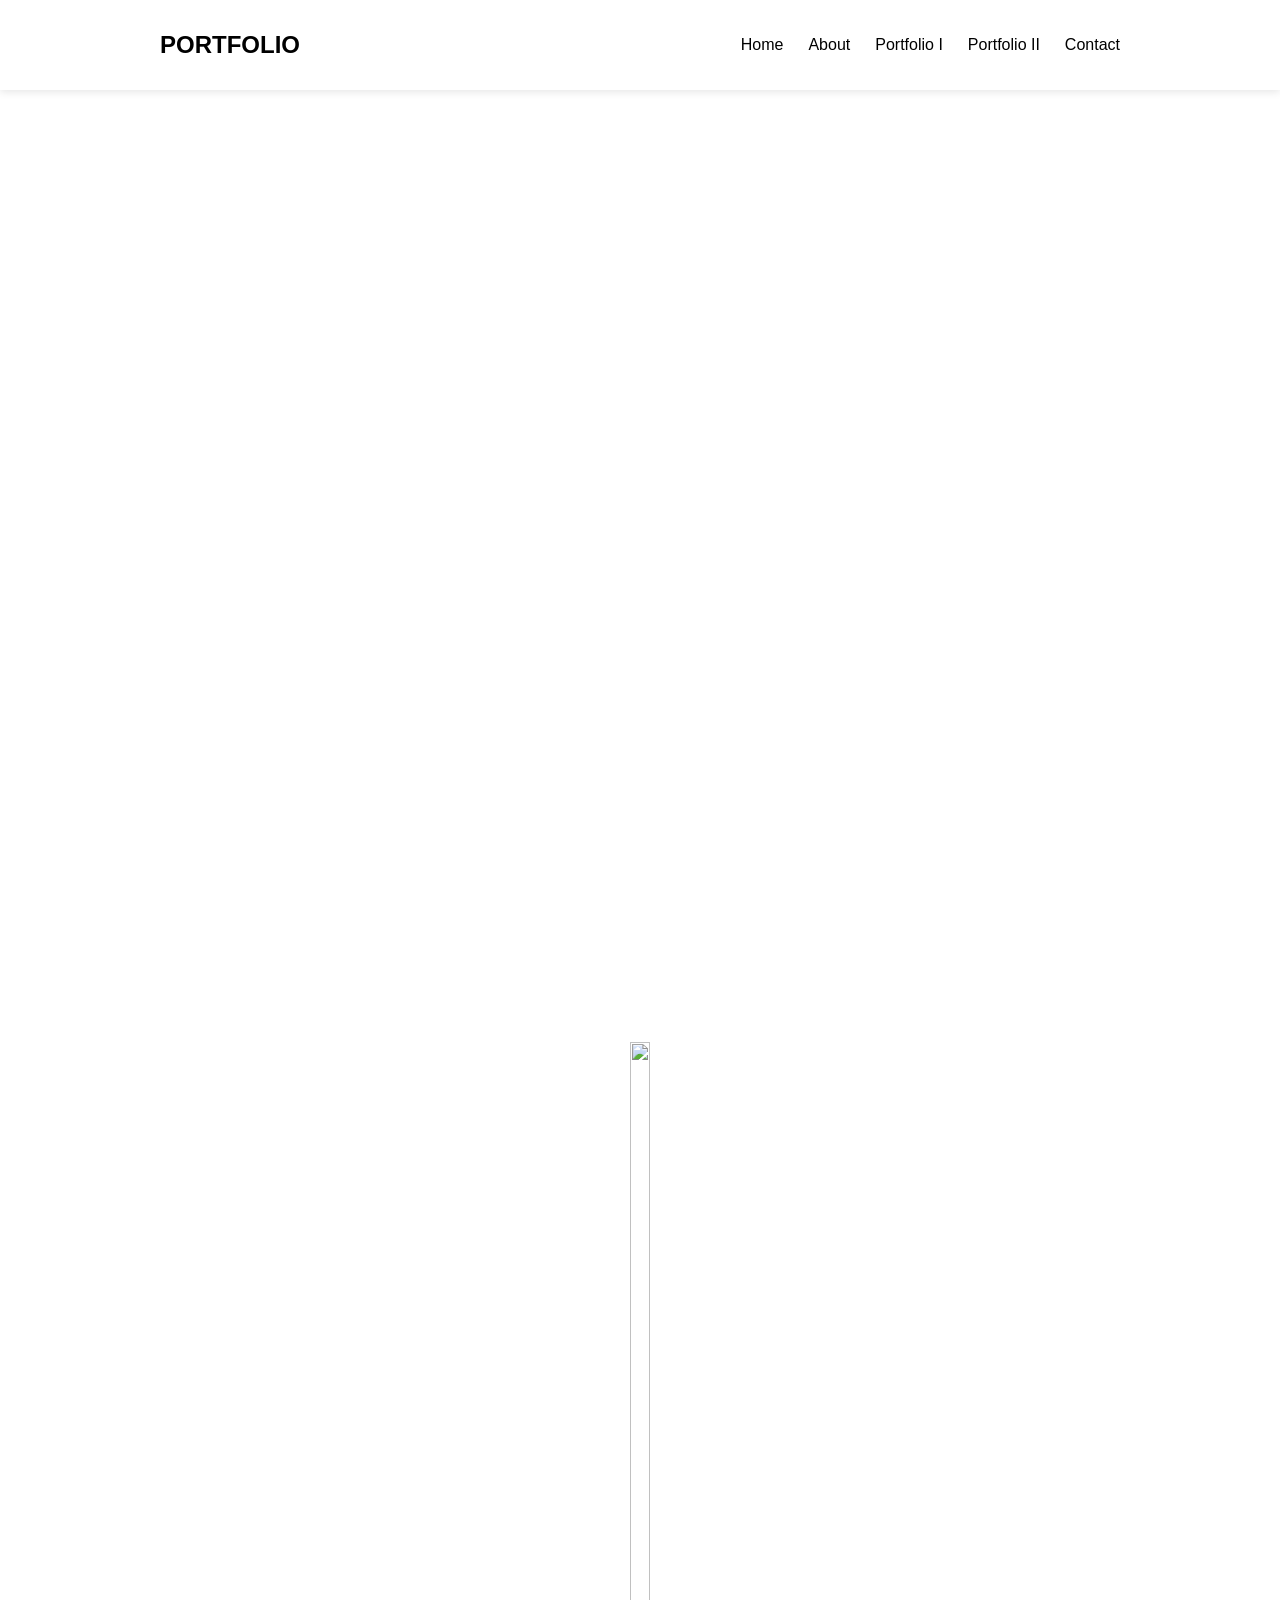
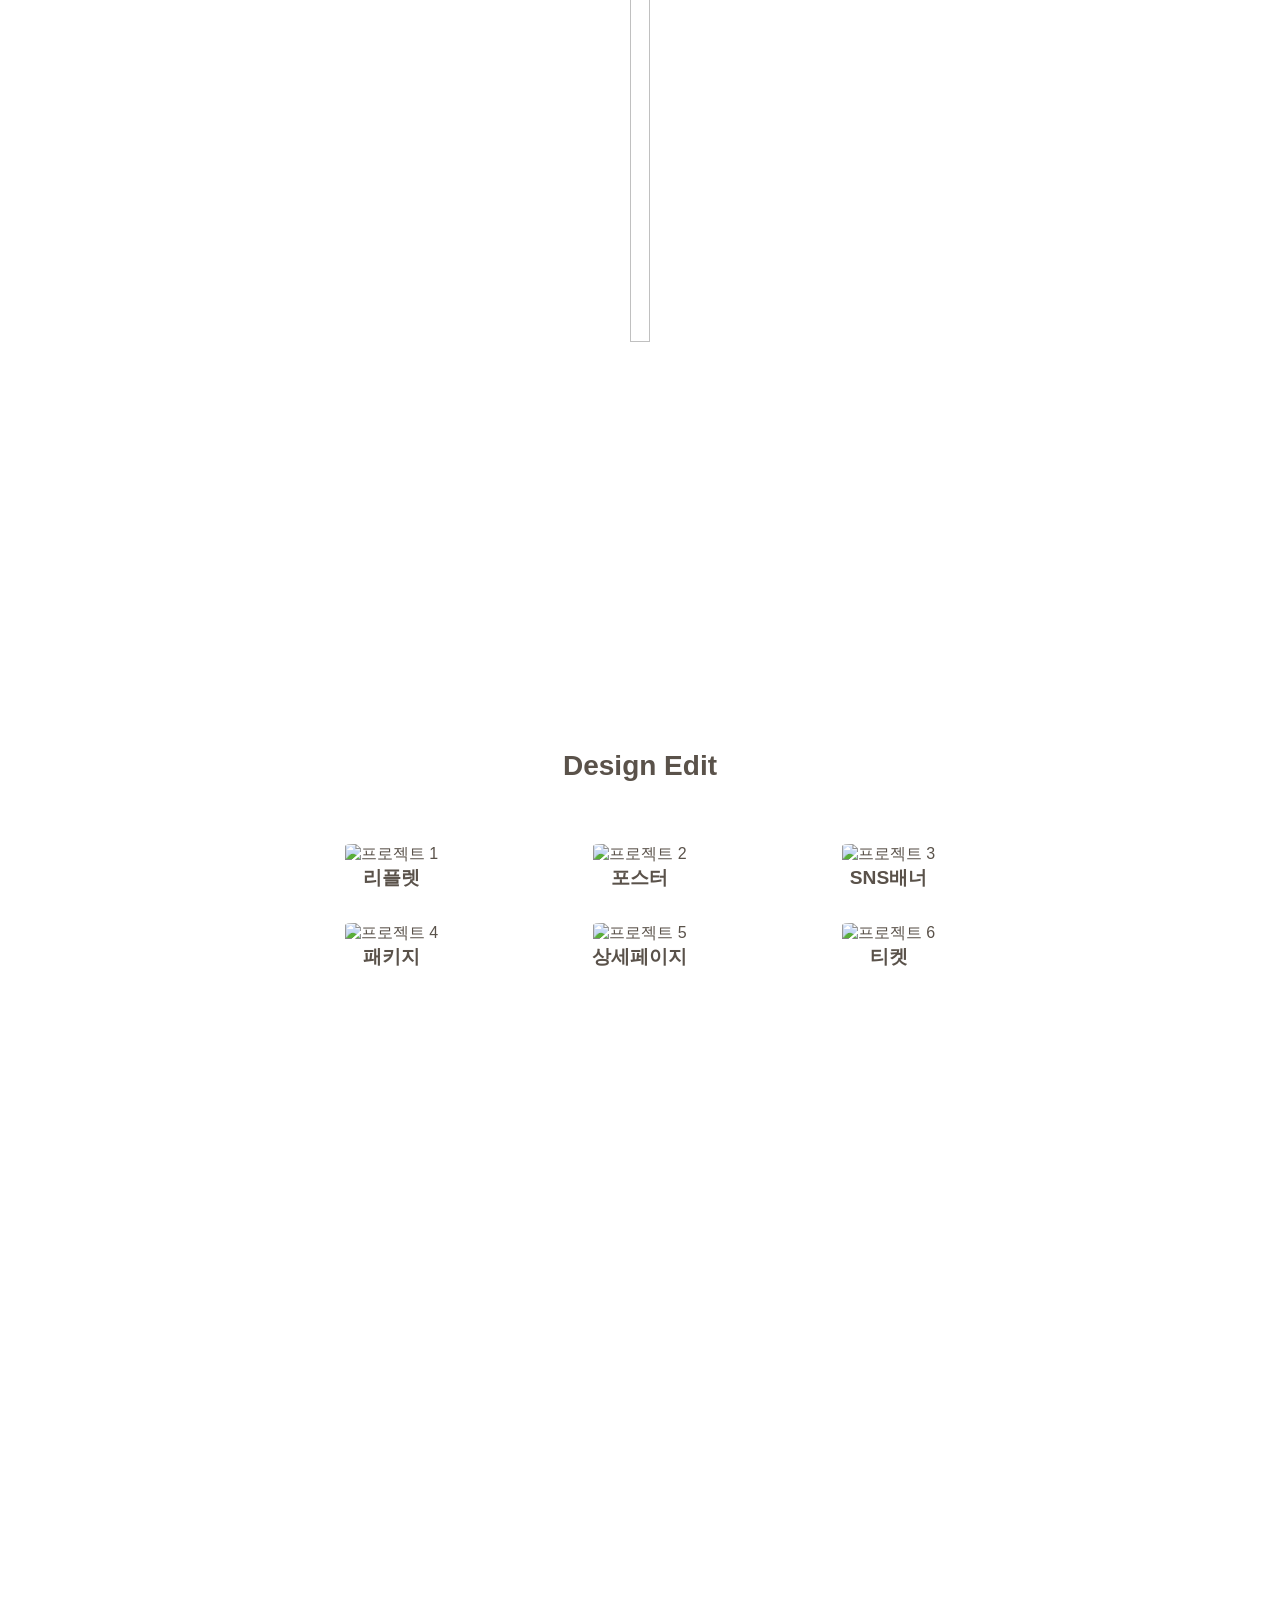
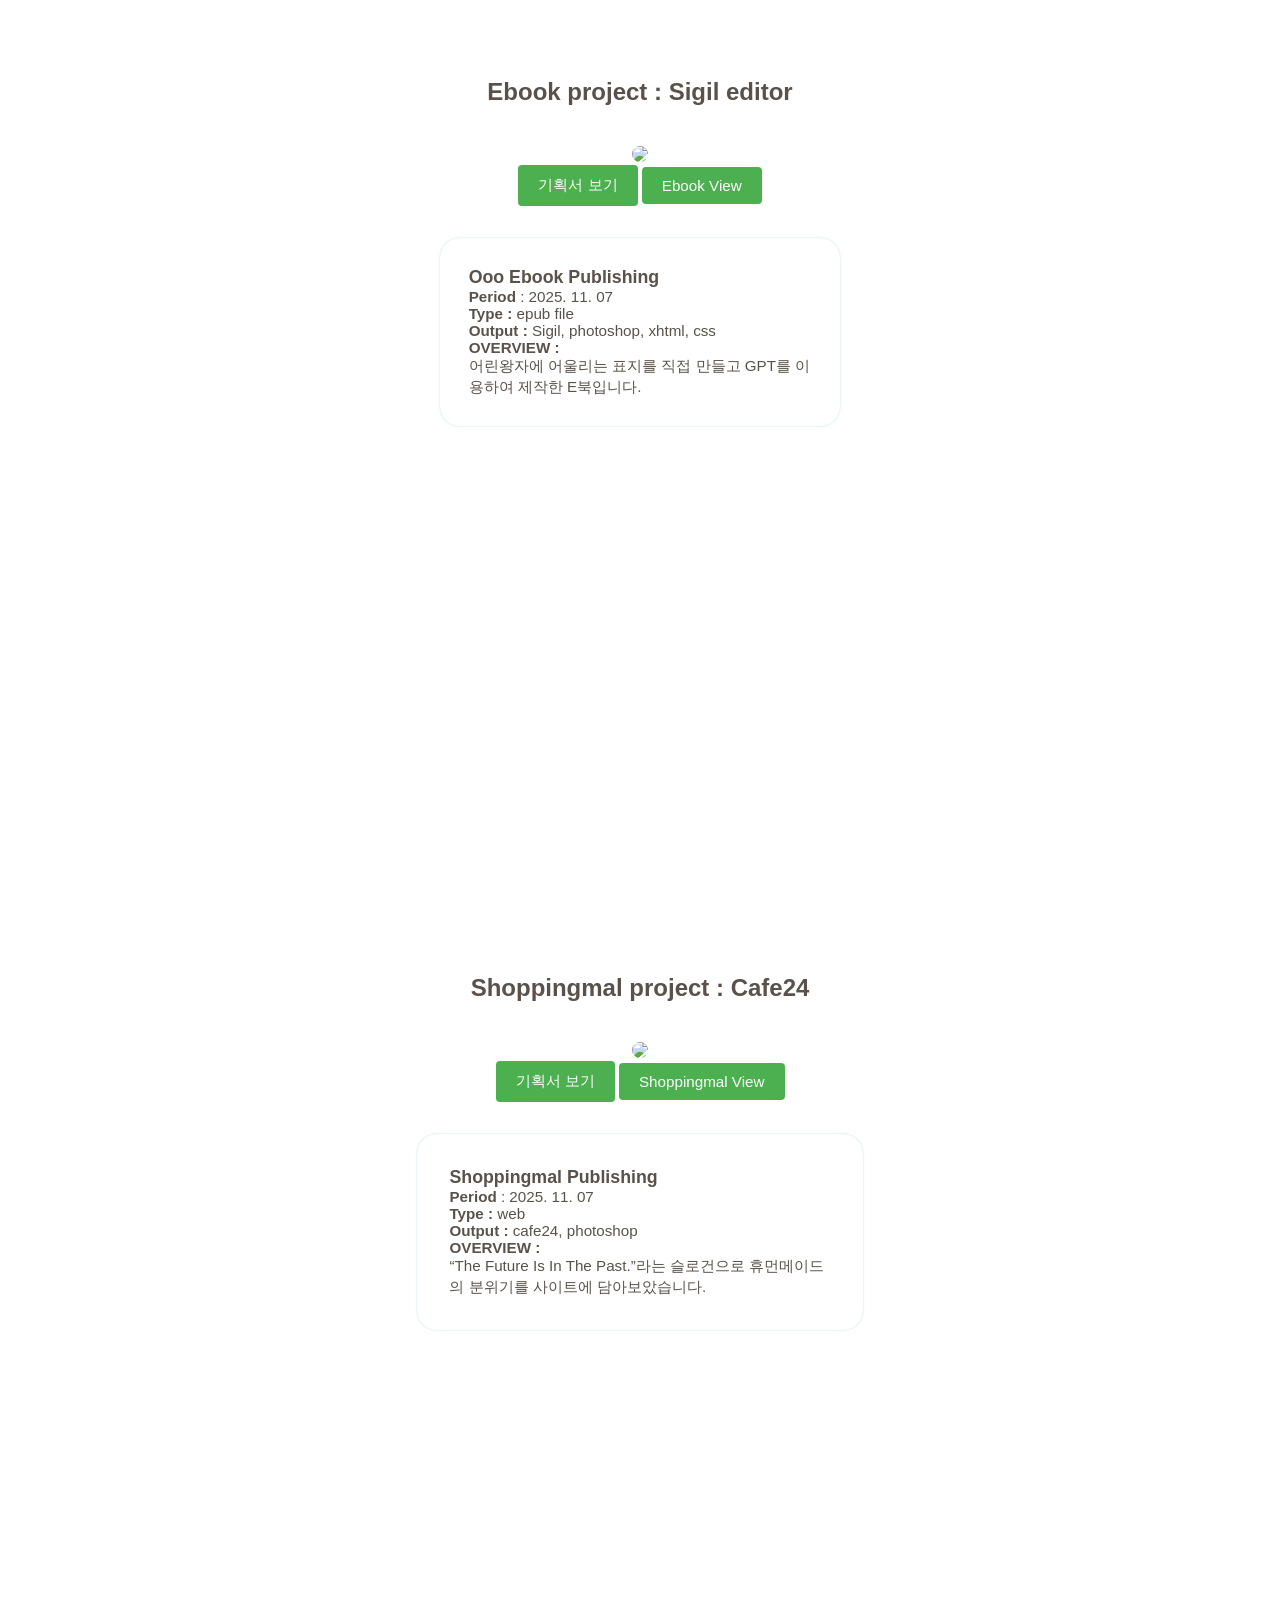
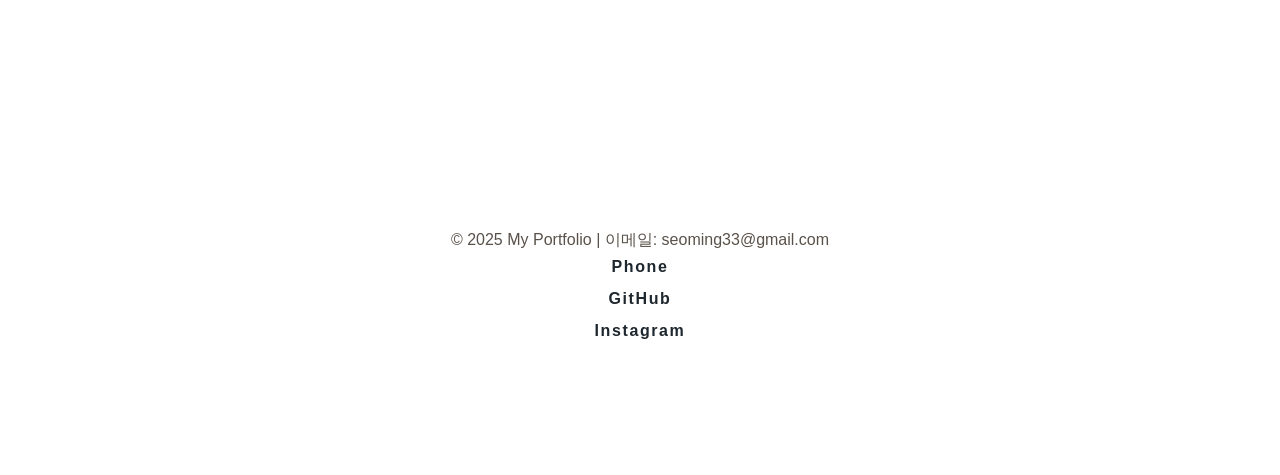
==== index.html @ 128aba81 "Add files via upload" ====
<!doctype html>
<html lang="ko">
  <head>
    <meta charset="UTF-8" />
    <meta name="viewport" content="width=device-width, initial-scale=1.0" />
    <title>main첫페이지</title>
    <link rel="stylesheet" href="stylejs.css">
    <style>
      #mv{z-index: -1; width: 100%; height: 100%; object-fit: cover;}
      </style>
 </head>
  <body>
    <main id="home">
      <header>
        <div class="head">
          <div class="logo"><a href="#home">PORTFOLIO</a></div>
          <nav>
            <ul>
              <li><a href="#home"> Home </a></li>
              <li><a href="#about"> About </a></li>
              <li><a href="#project1"> Portfolio I</a></li>
              <li><a href="#project2"> Portfolio II</a></li>
              <li><a href="#contact"> Contact </a></li>
            </ul>
          </nav>
        </div>
      </header>
     
      <div class="hero">
      </div>
    </main>

    <section id="about">
      <h2 class="title">About</h2>
      <div><img src="img/about/P2.png" /></div> 
    </section>

   <!-- 프로젝트 섹션 -->
  <section id="project1">
    <h2 class="title">Design Edit</h2>
    <div class="gallery">
      <div class="box" onclick="openModal('project1')">
        <img src="img/portfolio/1.jpg" alt="프로젝트 1" class="thumbnail">
        <p> 리플렛 </p>
      </div>
      <div class="box" onclick="openModal('project2')">
        <img src="img/portfolio/2.jpg" alt="프로젝트 2" class="thumbnail">
        <p> 포스터 </p>
      </div>
      <div class="box" onclick="openModal('project3')">
       <img src="img/portfolio/3.jpg" alt="프로젝트 3" class="thumbnail">
       <p> SNS배너 </p>
      </div>
        <div class="box" onclick="openModal('project4')">
        <img src="img/portfolio/4.jpg" alt="프로젝트 4" class="thumbnail">
        <p> 패키지 </p>
      </div>
      <div class="box" onclick="openModal('project5')">
        <img src="img/portfolio/5.jpg" alt="프로젝트 5" class="thumbnail">
        <p> 상세페이지 </p>
      </div>
      <div class="box" onclick="openModal('project6')">
       <img src="img/portfolio/6.jpg" alt="프로젝트 6" class="thumbnail">
       <p> 티켓 </p>
      </div>
    
    </div>
  </section>
  
  <!-- 프로젝트 섹션 2 -->
  <section id="project2">
    <section id="project2-1">
      <h2> Ebook project : Sigil editor </h2>
      <h3> </h3>
      <div class="web-project">
        <div class="wp-left">
          <img src="img/portfolio/port05.jpg">
          <p> <a href="ebook.pdf" class="btn" target="_blank">  기획서 보기  </a>
              <a href="t.epub" class="btn"target="_blank">  Ebook View  </a>
          </p>
        </div>
        <div class="wp-right">
          <h3> Ooo Ebook Publishing </h3>
          <p> <b> Period </b>: 2025. 11. 07 </p>
          <p> <b> Type :</b> epub file </p>
          <p> <b> Output :</b> Sigil, photoshop, xhtml, css </p>
          <p> <b> OVERVIEW :</b></p>
          <p> 어린왕자에 어울리는 표지를 직접 만들고 GPT를 이용하여 제작한 E북입니다.
          </p>
        </div>
      </div>
    </section>
    <section id="project2-2">
      <h2> Shoppingmal project : Cafe24 </h2>
      <h3> </h3>
      <div class="web-project">
        <div class="wp-left">
          <img src="img/portfolio/shop.jpg">
          <p> <a href="shopedit.pdf" class="btn" target="_blank">  기획서 보기  </a>
              <a href="https://seoming33.cafe24.com" class="btn"> Shoppingmal View </a>
          </p>
        </div>
        <div class="wp-right">
          <h3>Shoppingmal Publishing </h3>
          <p> <b> Period </b>: 2025. 11. 07 </p>
          <p> <b> Type :</b> web </p>
          <p> <b> Output :</b> cafe24, photoshop </p>
          <p> <b> OVERVIEW :</b></p>
          <p>“The Future Is In The Past.”라는 슬로건으로 휴먼메이드의 분위기를 사이트에 담아보았습니다.
          </p>
        </div>
      </div>
     </section>
  </section>
  
    <!-- 연락처 섹션 -->
    <footer id="contact">
      <p>© 2025 My Portfolio | 이메일: seoming33@gmail.com</p>
      <ul class="social-links">
        <li><a href="#">Phone</a></li>
        <li><a href="#">GitHub</a></li>
        <li><a href="#">Instagram</a></li>
      </ul>
    </footer>

    <!-- 모달 창 -->
    <div id="modal" class="modal" onclick="closeModalOnOutside(event)">
      <div class="modal-content">
        <span class="close" onclick="closeModal()">&times;</span>
        <div id="modal-body"></div>
      </div>
    </div>

    <script src="modal.js"></script>
  </body>
</html>
---- stylejs.css ----
* {
  margin: 0;
  padding: 0;
  box-sizing: border-box;
}

li {
  list-style: none;
}

a {
  color: black;
  text-decoration: none;
}

body,
html {
  height: 100vh;
  font-family: "Noto Sans KR", sans-serif;
  color: #5a524a;
}

.wrap {
  width: 1200px;
  margin: 2rem auto;
}

main {
  height: 100%;
   background: url(img/a11.jpg) no-repeat center/cover; */
  position: relative;
}

header {
  width: 100%;
  background: rgba(255, 255, 255, 0.8);
  padding: 1.2rem;
  position: fixed;
  box-shadow: 0 2px 8px rgba(0, 0, 0, 0.1);
  z-index: 999;
}

.head {
  width: 1000px;
  margin: 0 auto;
  padding: 12px 20px;
  display: flex;
  justify-content: space-between;
  align-items: center;
}

.logo {
  font-size: 24px;
  font-weight: 700;
}

.head nav ul {
  display: flex;
  gap: 25px;
}

.head nav ul li a {
  font-weight: 500;
  font-size: 16px;
}

.head nav ul li a:hover {
  color:#4CAF50;
}

.hero {
  position: absolute;
  top: 70%;
  left: 50%;
  transform: translateX(-50%);
  text-align: center;
  color: white;
}

section {
  min-height: 100vh; 
  height: auto;       /* 자동으로 콘텐츠에 맞게 */
  padding: 5rem 0;  
  margin: 0 auto;
  display: flex;
  flex-direction: column;
  justify-content: center;
  align-items: center;
  scroll-margin-top: 80px;
}

.title {
  font-size: 28px;
  color: #5a524a;
  margin-bottom: 30px;
}

#about {
  color:white;
  background: url(img/ba11.jpg) no-repeat center/cover;
  text-align: center;
}
#about h2{
  color:white;}
  
#about img{ width:100%;height: 100vh;}

/* 프로젝트 섹션 */
.gallery {
  max-width:1200px;
  margin:0 auto;
  display: flex;
  justify-content: center;
  align-items: center;
  gap: 2rem;
  flex-wrap: wrap;
  text-align: center;
  padding: 2rem 0;
  position: relative;
}

.box {
  width: 30%;  /* 6개 이하일때는 30% */
  cursor: pointer;
  border: 0px solid #ddd;
}

.box img {
  width: 100%;
  object-fit: cover;
  border-radius: 10%;
}

.box p{
  font-weight:bold;
  font-size:1.2rem;
}

.thumbnail:hover {
  transform: scale(1.03);
  box-shadow:0 0 10px gray;
}

/* 프로젝트2 웹포플 */
#project2 {
 padding-top: 6rem;
}

.web-project {
  margin:40px auto;
  width: 80%;
  display: flex;
  gap: 2rem;
  flex-wrap: wrap;
  justify-content: center;
  align-items: center;
  font-size: 0.95rem;
}

.wp-left {
  width: 33%;
  min-width: 350px;
  text-align: center;
}

.wp-left a {
  display: inline-block;
  vertical-align: middle;
}

.btn {
  display: inline-block;
  padding: 10px 20px;
  background-color: #4CAF50;
  color: white;
  text-decoration: none;
  border-radius: 4px;
}

.wp-right {
  border-radius: 20px;
  min-width: 400px;
  text-align: left;
  width: 55%;
  box-shadow: 0 0 2px lightblue;
  padding: 4%;
}

.wp-left img {
  border-radius: 20px;
  width: 90%;
  object-fit: cover;
}

#contact {
  text-align: center;
  padding: 8rem 0;
  position: relative; /* 겹침 방지 */
  z-index: 1;
}

#contact li {
  list-style-type: none;
  line-height: 2rem;
}

#contact li a {
  text-decoration: none;
  color: #1e272e;
  font-weight: 600;
  letter-spacing: 0.1rem;
}

#contact li a:hover {
  color:#4CAF50;
  text-shadow: 0 0 3px rgb(229, 248, 193);
}

/* 모달 스타일 */
.modal {
  display: none;
  position: fixed;
  z-index: 10000;
  left: 0;
  top: 0;
  width: 100%;
  height: 100%;
  background-color: rgba(0, 0, 0, 0.85);
  animation: fadeIn 0.3s;
}

.modal.active {
  display: flex;
  justify-content: center;
  align-items: center;
}

.modal-content {
  background-color: white;
  padding: 30px;
  border-radius: 15px;
  max-width: 1200px;
  width: 90%;
  max-height: 90vh;
  overflow-y: auto;
  position: relative;
  animation: slideIn 0.3s;
}

.close {
  position: fixed;
  top:30px;
  right:14%;
  font-size: 35px;
  font-weight: bold;
  background-color: white;
  border-radius: 5px;
  color:black;
  cursor: pointer;
  transition: color 0.3s;
  line-height: 1;
  z-index: 10001;
}

.close:hover {
  color: #000;
}

.modal-content img {
  width: 100%;
  height: auto;
  border-radius: 10px;
  margin-bottom: 20px;
}

.modal-content h2 {
  margin-bottom: 15px;
  color: #333;
  font-size: 24px;
}

.modal-content p {
  line-height: 1.8;
  color: #666;
  font-size: 16px;
}

@keyframes fadeIn {
  from { opacity: 0; }
  to { opacity: 1; }
}

@keyframes slideIn {
  from { 
    transform: translateY(-50px);
    opacity: 0;
  }
  to { 
    transform: translateY(0);
    opacity: 1;
  }
} 
#mv{ z-index: -1; width:100%; height:100%; object-fit: cover;}
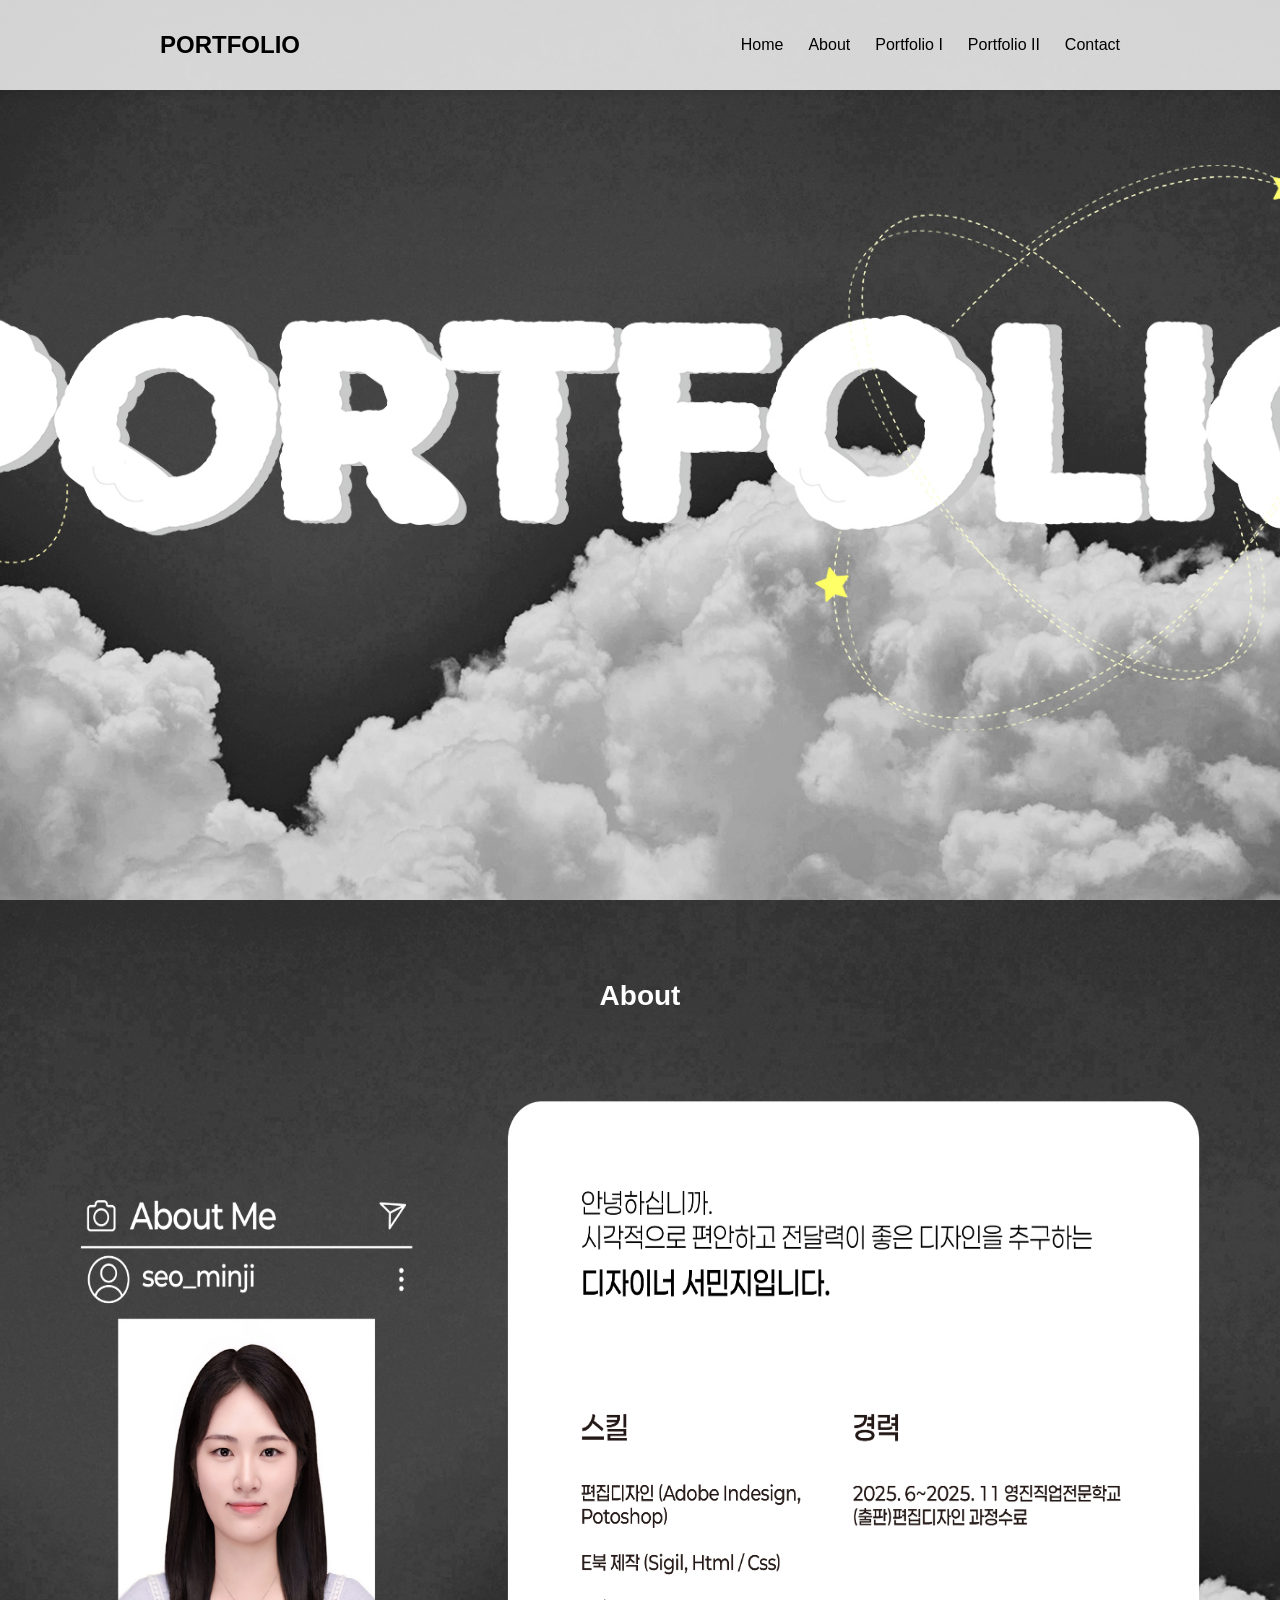
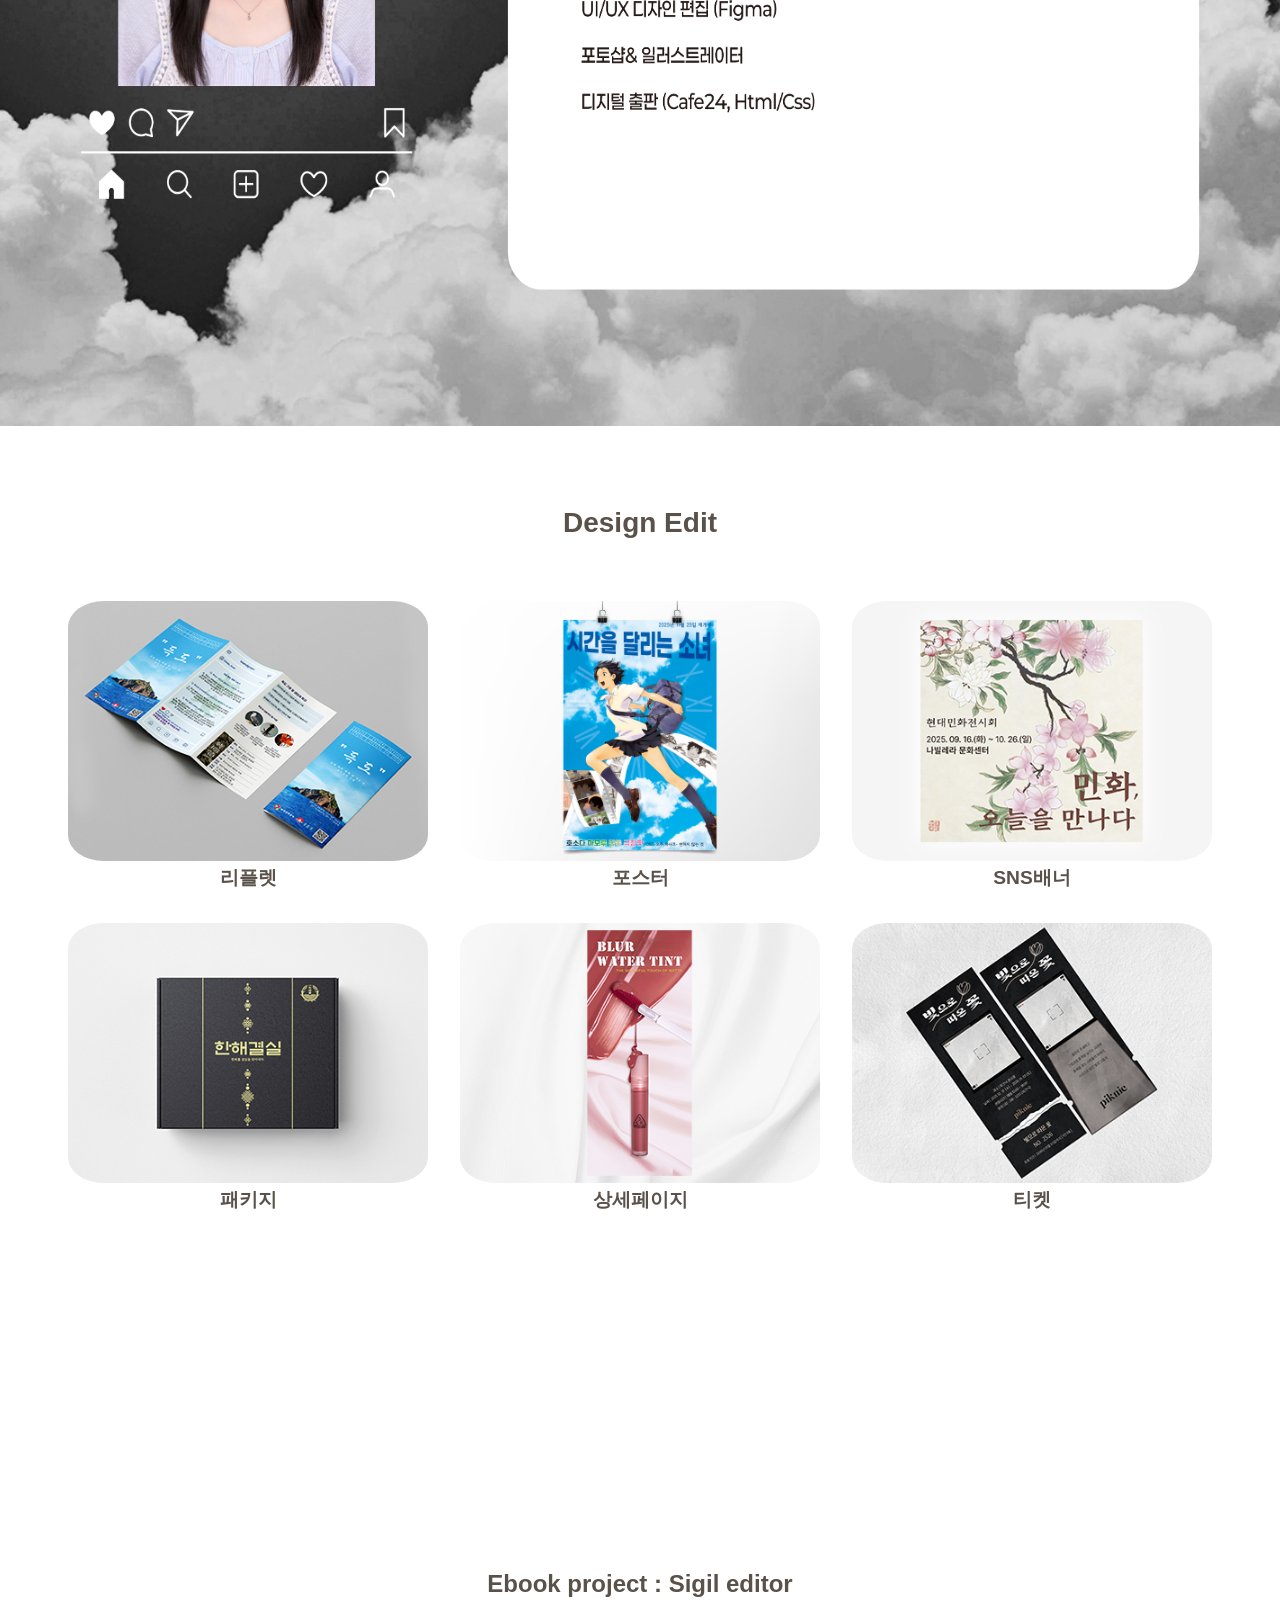
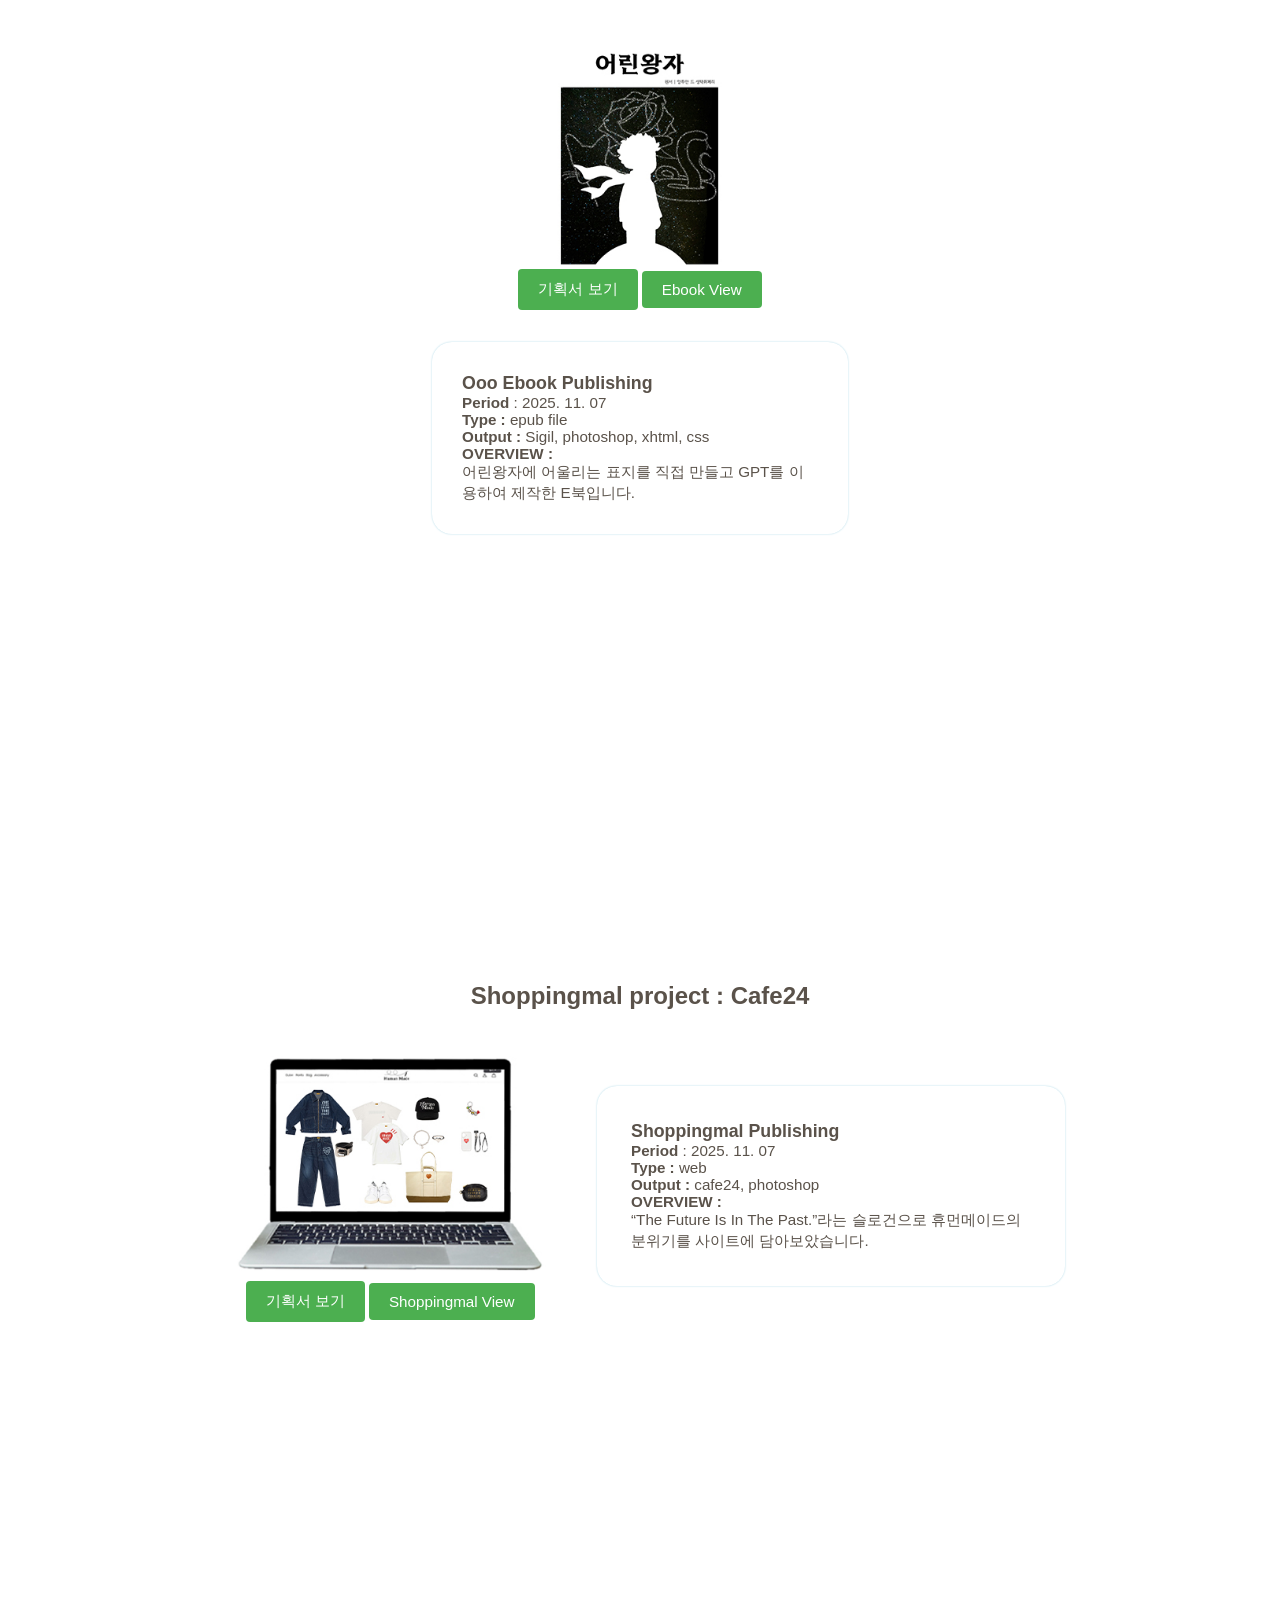
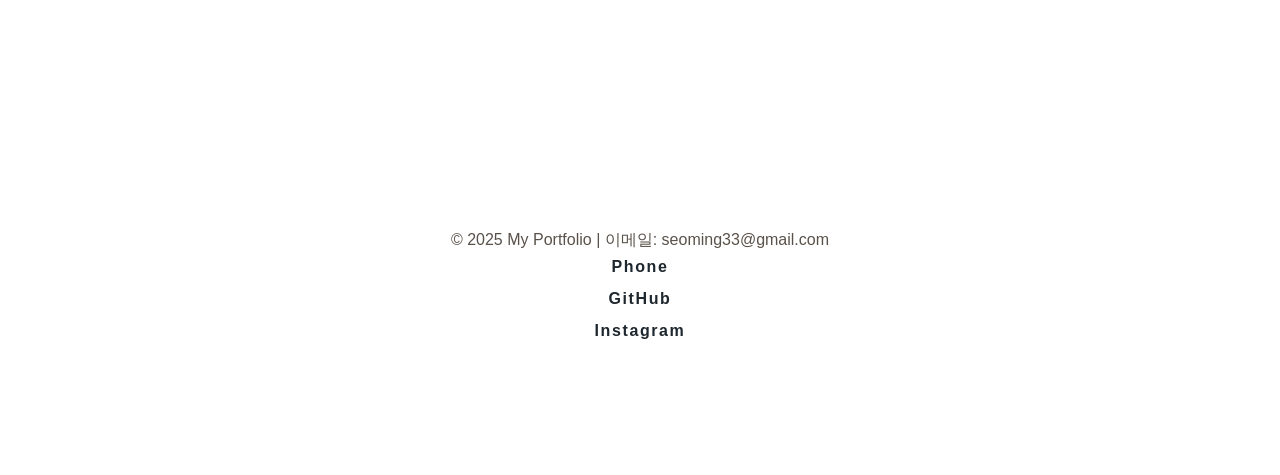
==== commit 74e7868e: "Add files via upload" ====
--- a/index.html
+++ b/index.html
@@ -76,7 +76,7 @@
         <div class="wp-left">
           <img src="img/portfolio/port05.jpg">
           <p> <a href="ebook.pdf" class="btn" target="_blank">  기획서 보기  </a>
-              <a href="t.epub" class="btn"target="_blank">  Ebook View  </a>
+              <a href="reader.html" class="btn"target="_blank">  Ebook View  </a>
           </p>
         </div>
         <div class="wp-right">
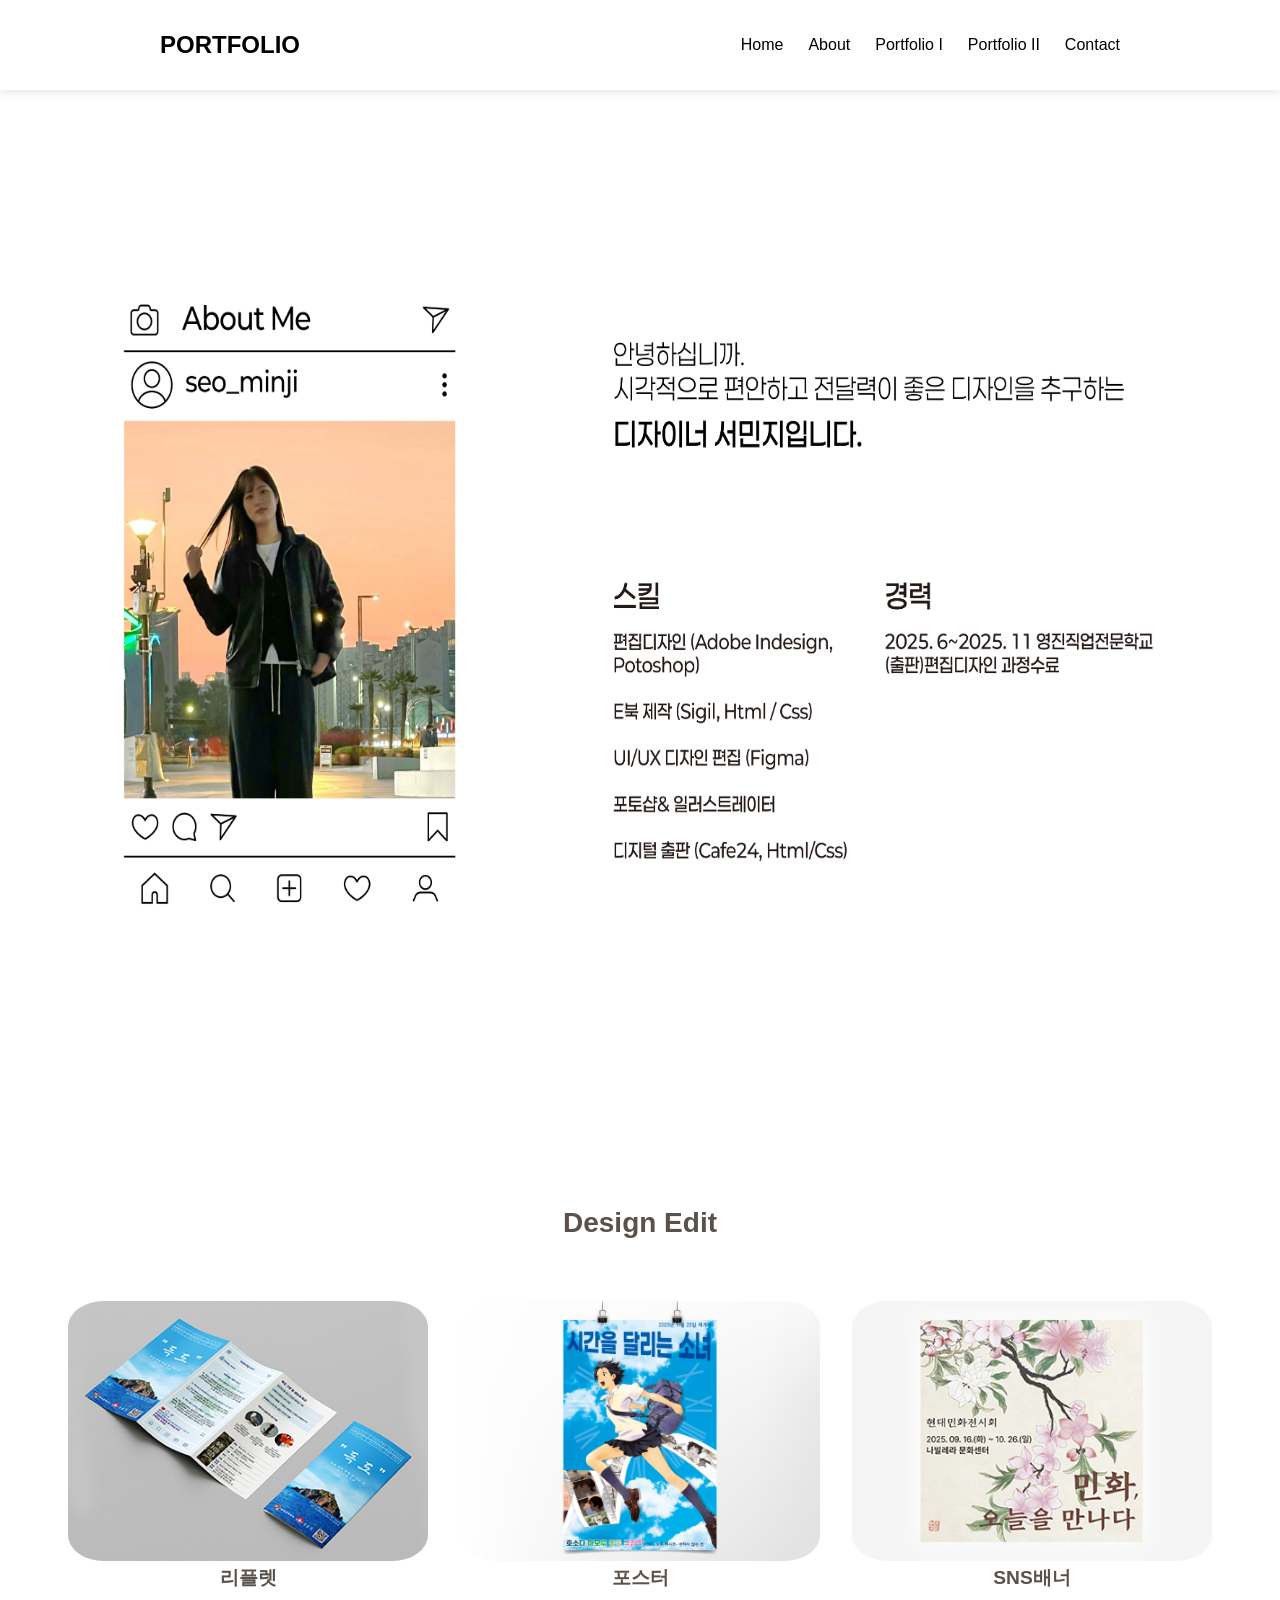
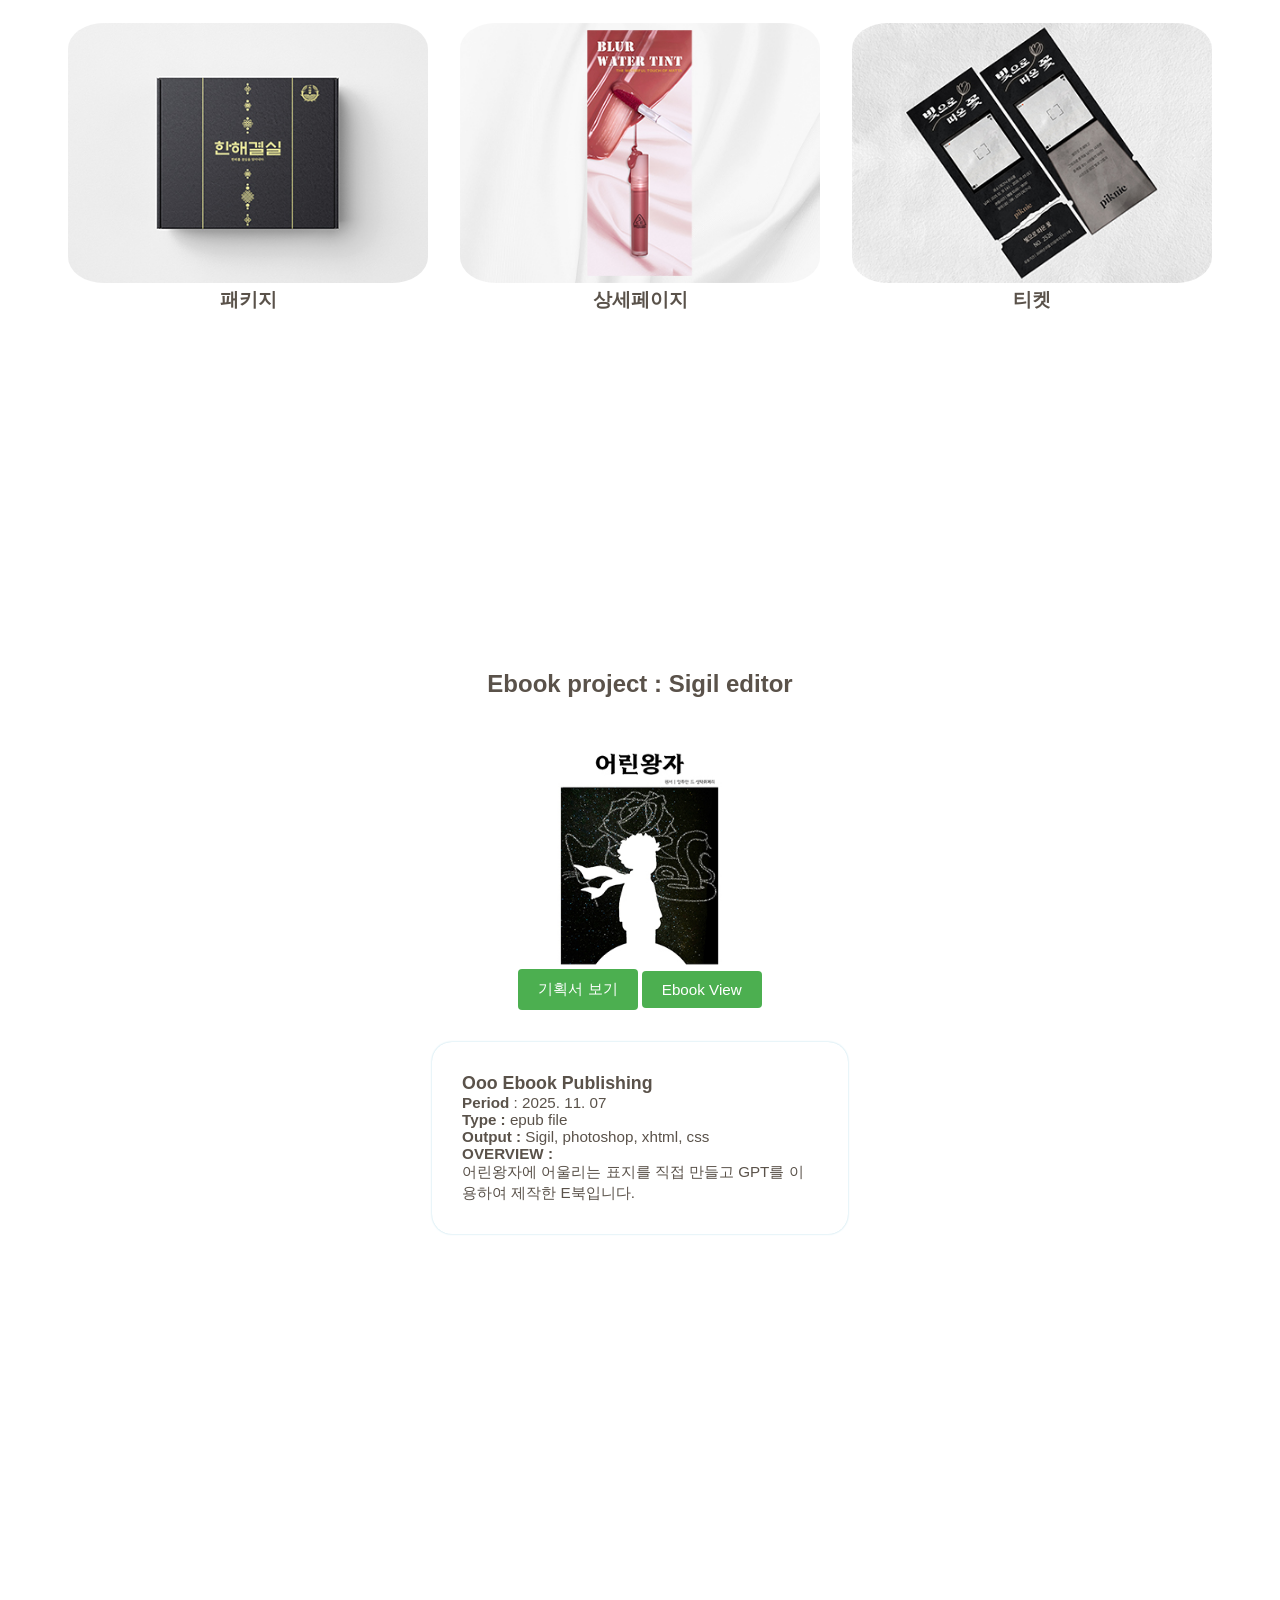
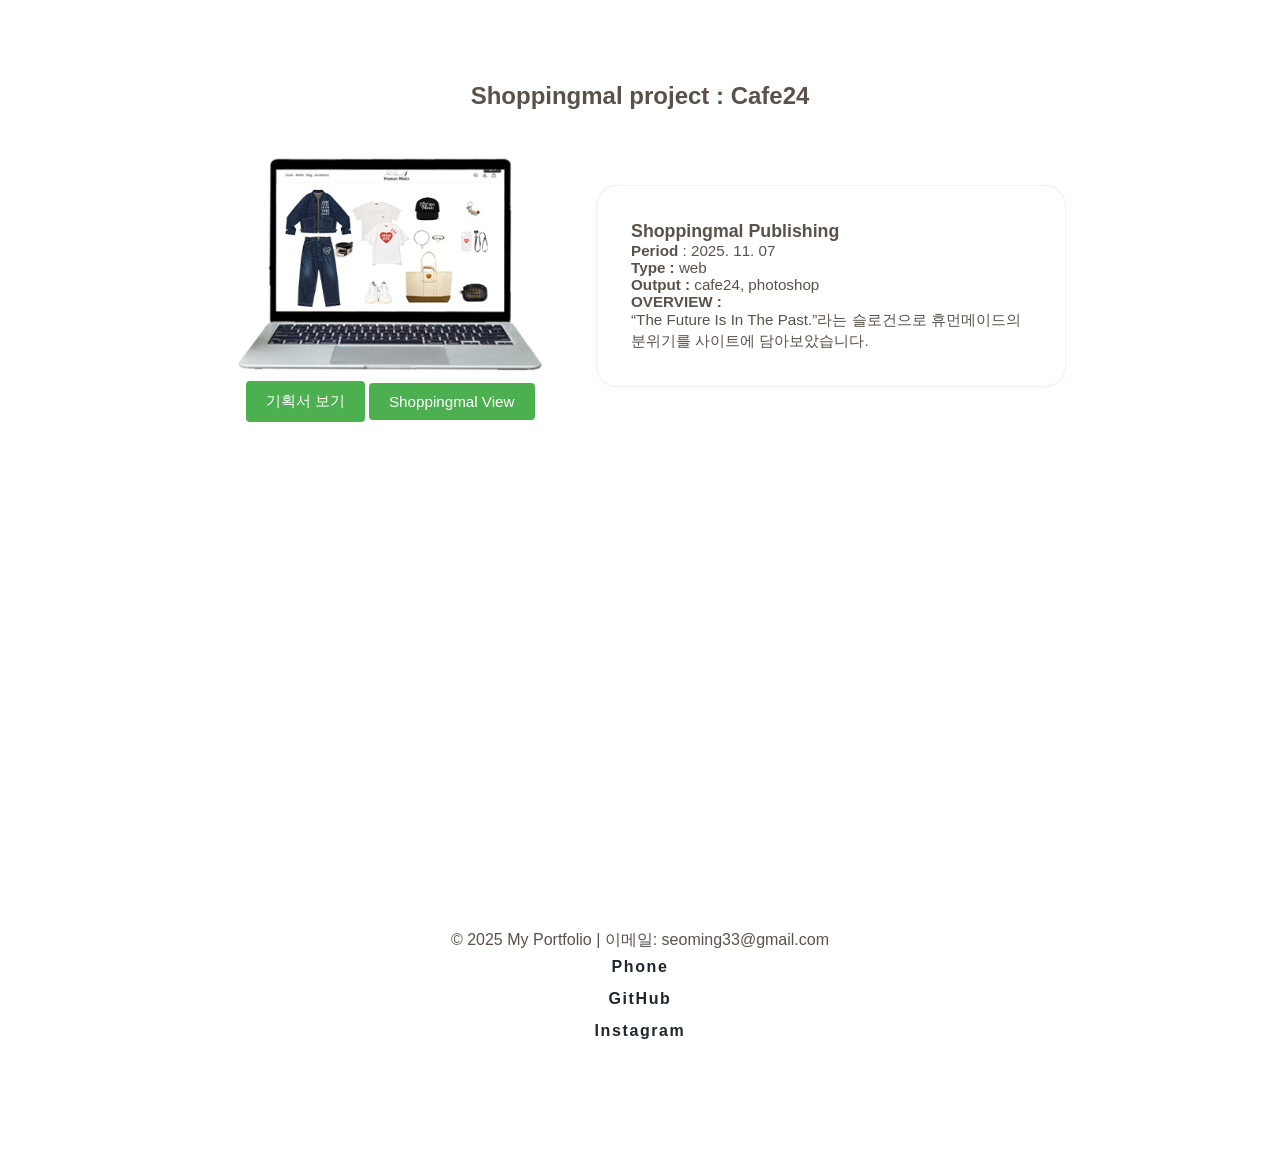
==== commit ec44f816: "Add files via upload" ====
--- a/index.html
+++ b/index.html
@@ -32,7 +32,7 @@
 
     <section id="about">
       <h2 class="title">About</h2>
-      <div><img src="img/about/P2.png" /></div> 
+      <div><img src="img/about/P2.jpg" /></div> 
     </section>
 
    <!-- 프로젝트 섹션 -->
--- a/stylejs.css
+++ b/stylejs.css
@@ -25,11 +25,7 @@
   margin: 2rem auto;
 }
 
-main {
-  height: 100%;
-   background: url(img/a11.jpg) no-repeat center/cover; */
-  position: relative;
-}
+
 
 header {
   width: 100%;
@@ -97,7 +93,7 @@
 
 #about {
   color:white;
-  background: url(img/ba11.jpg) no-repeat center/cover;
+  background-color: white
   text-align: center;
 }
 #about h2{
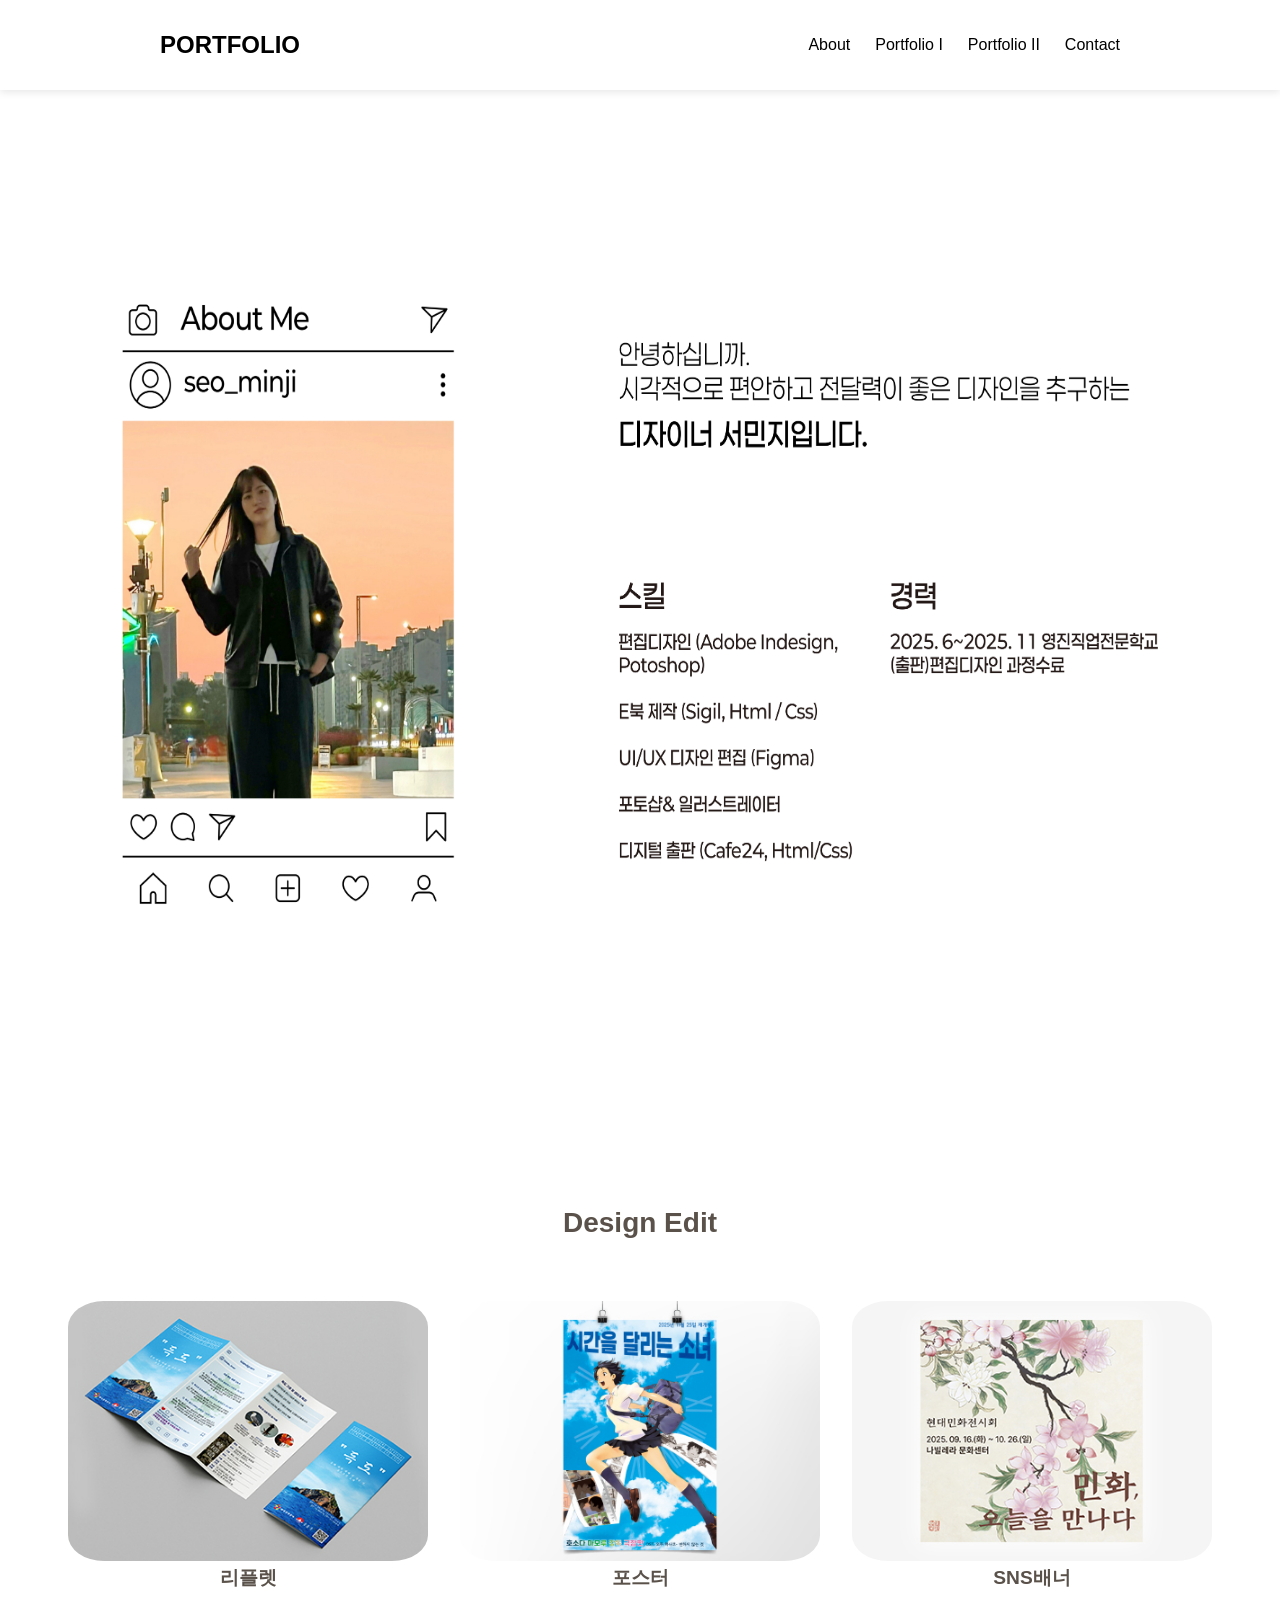
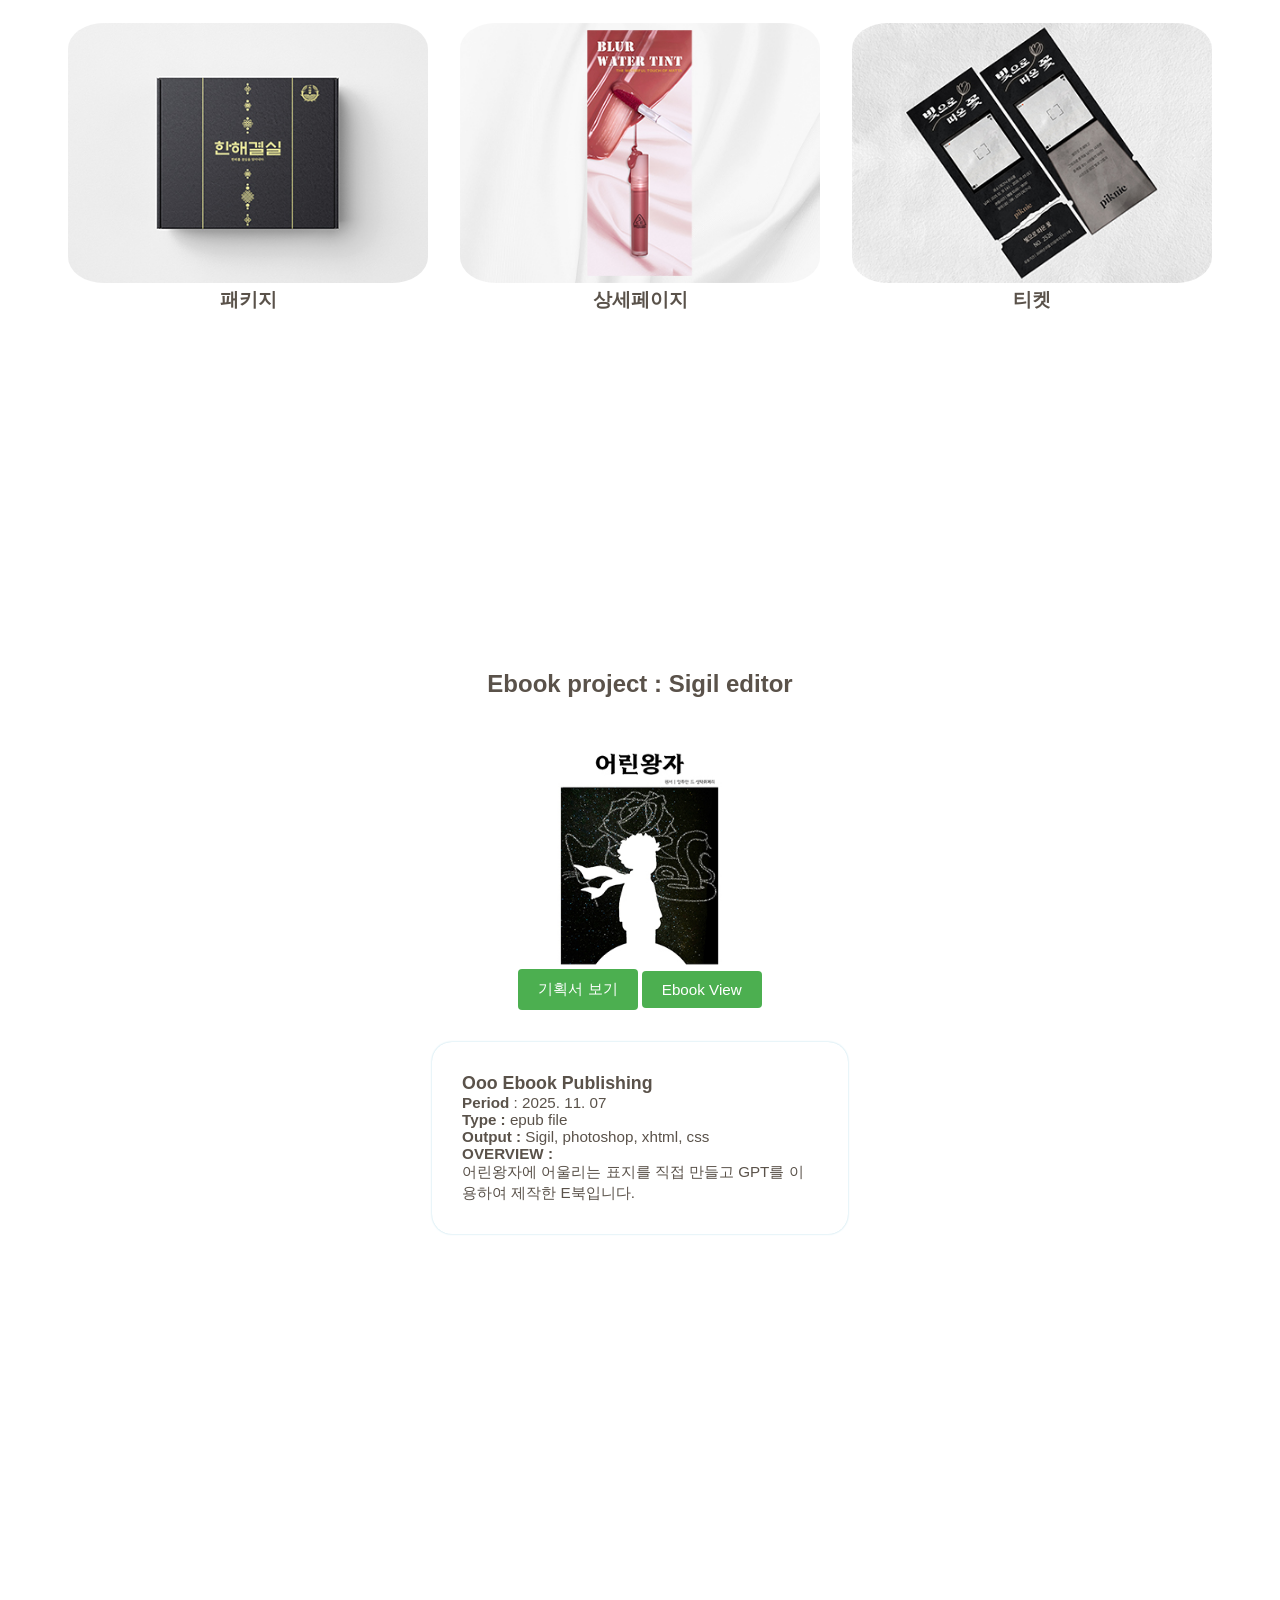
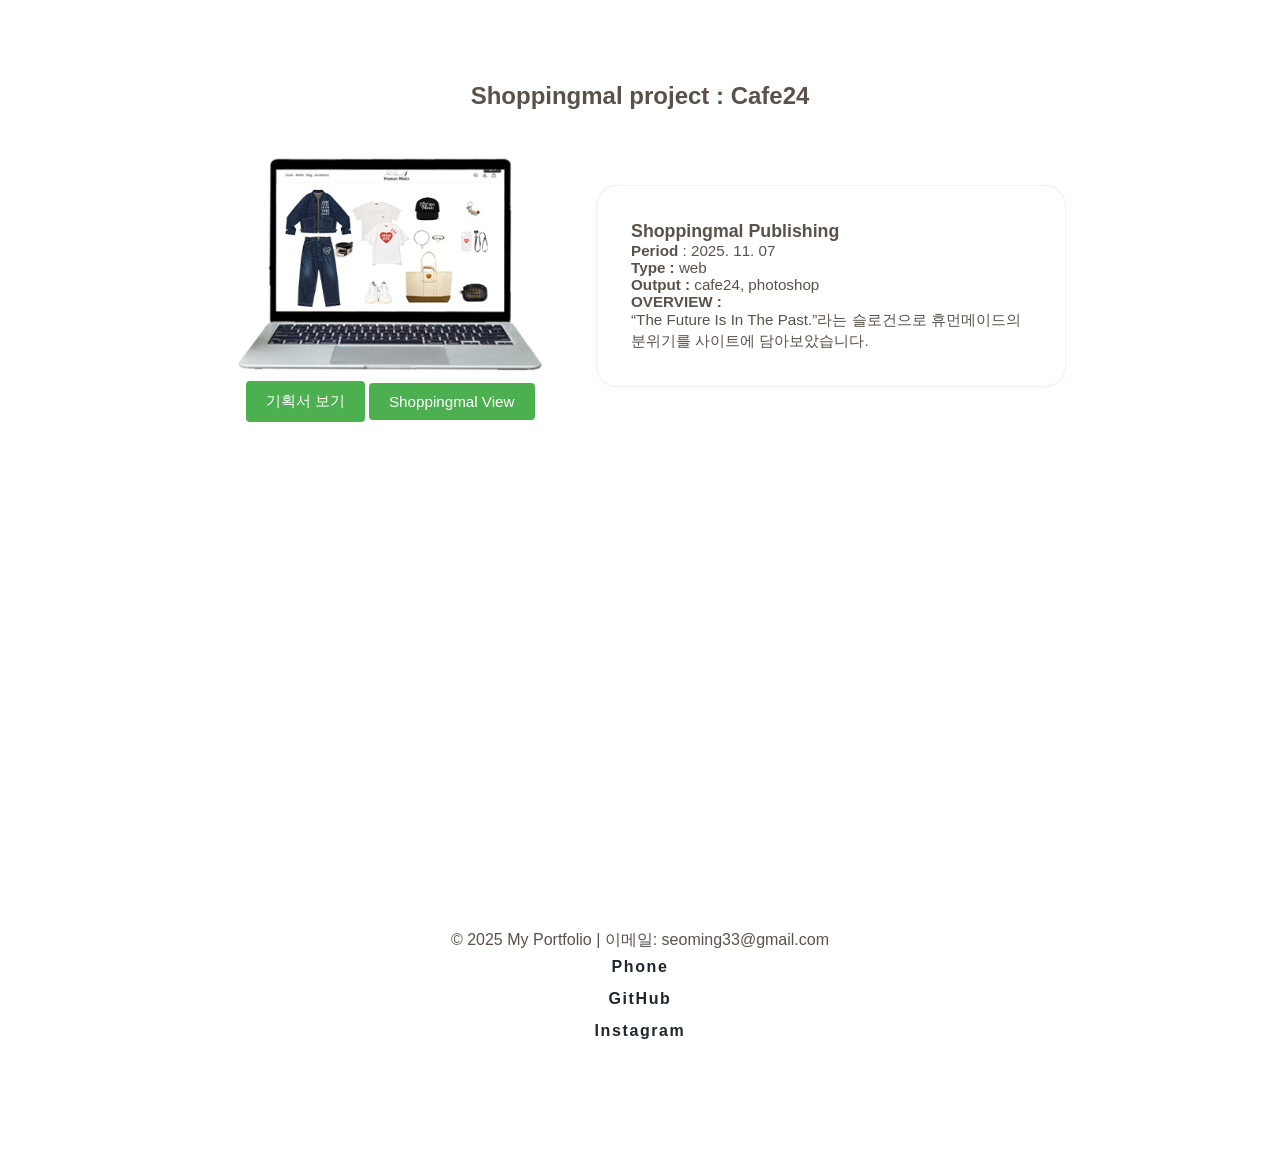
==== commit bfaf240a: "Add files via upload" ====
--- a/index.html
+++ b/index.html
@@ -16,7 +16,6 @@
           <div class="logo"><a href="#home">PORTFOLIO</a></div>
           <nav>
             <ul>
-              <li><a href="#home"> Home </a></li>
               <li><a href="#about"> About </a></li>
               <li><a href="#project1"> Portfolio I</a></li>
               <li><a href="#project2"> Portfolio II</a></li>
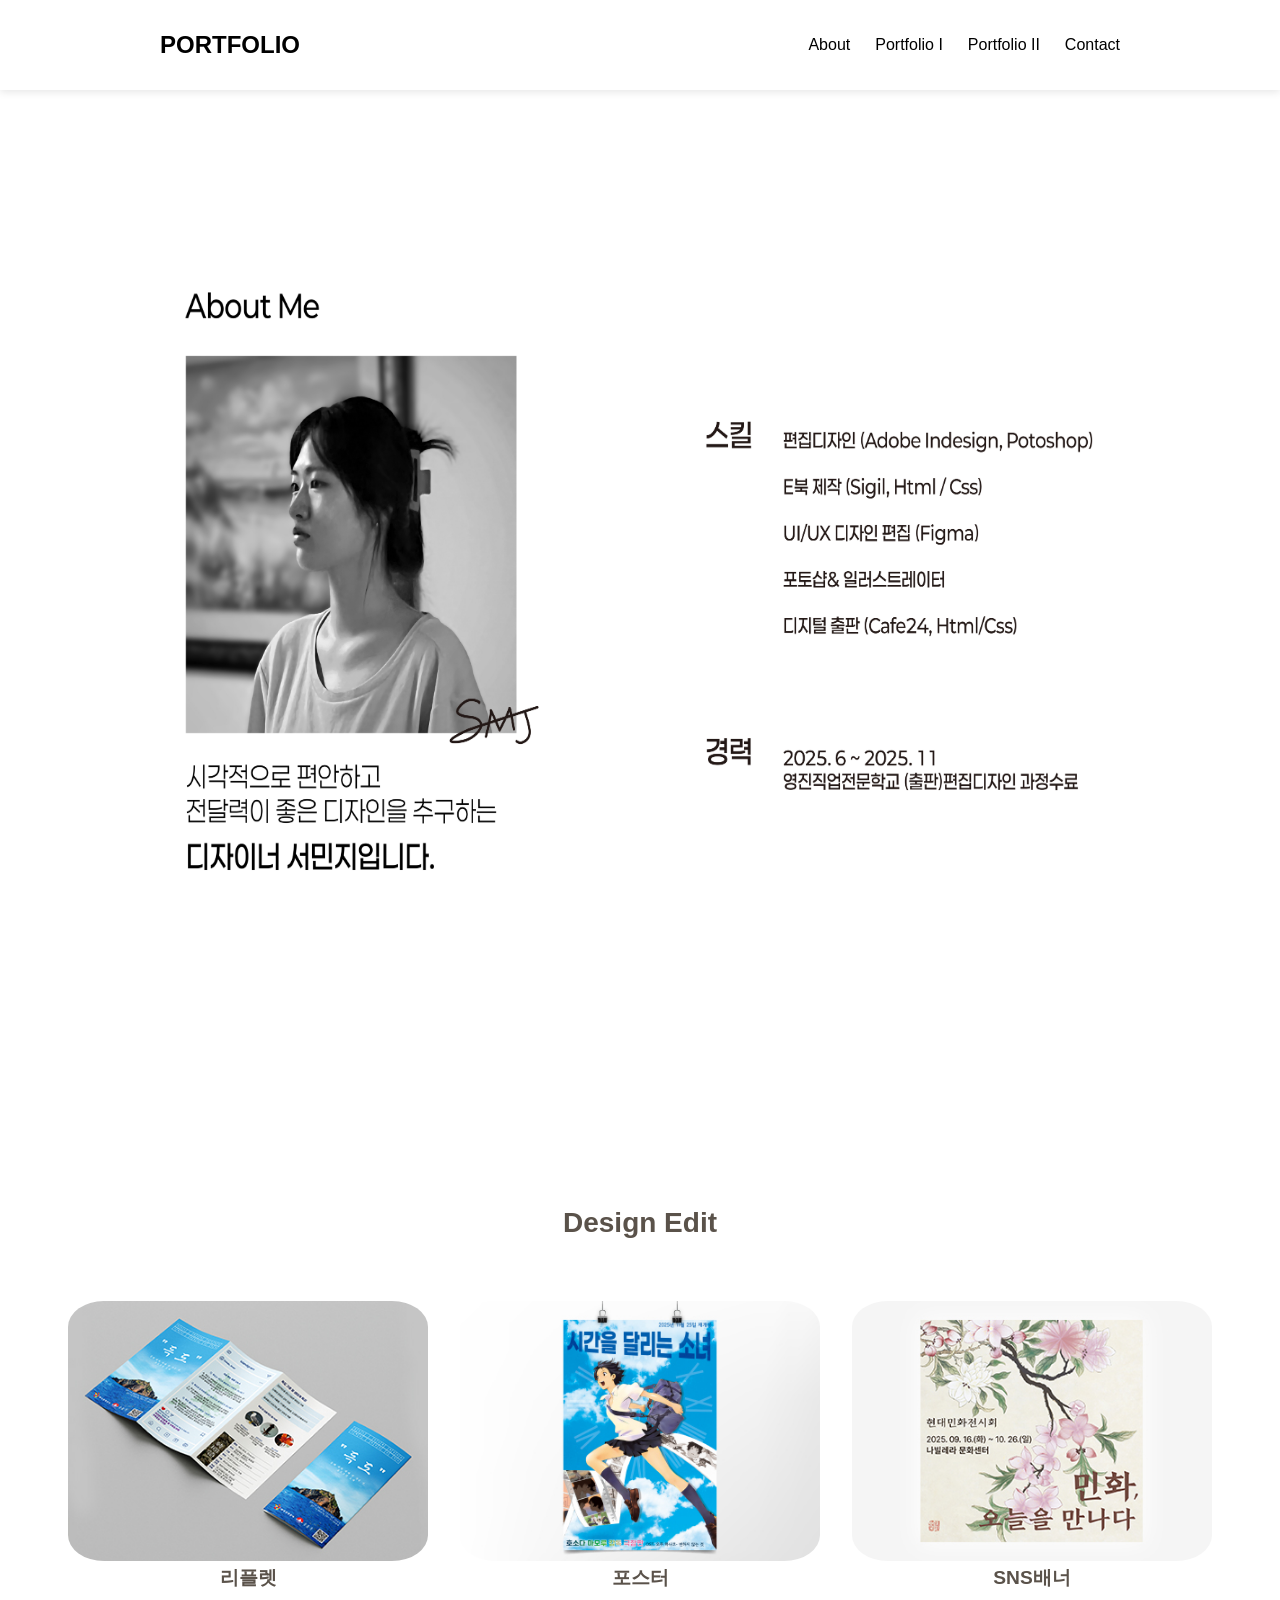
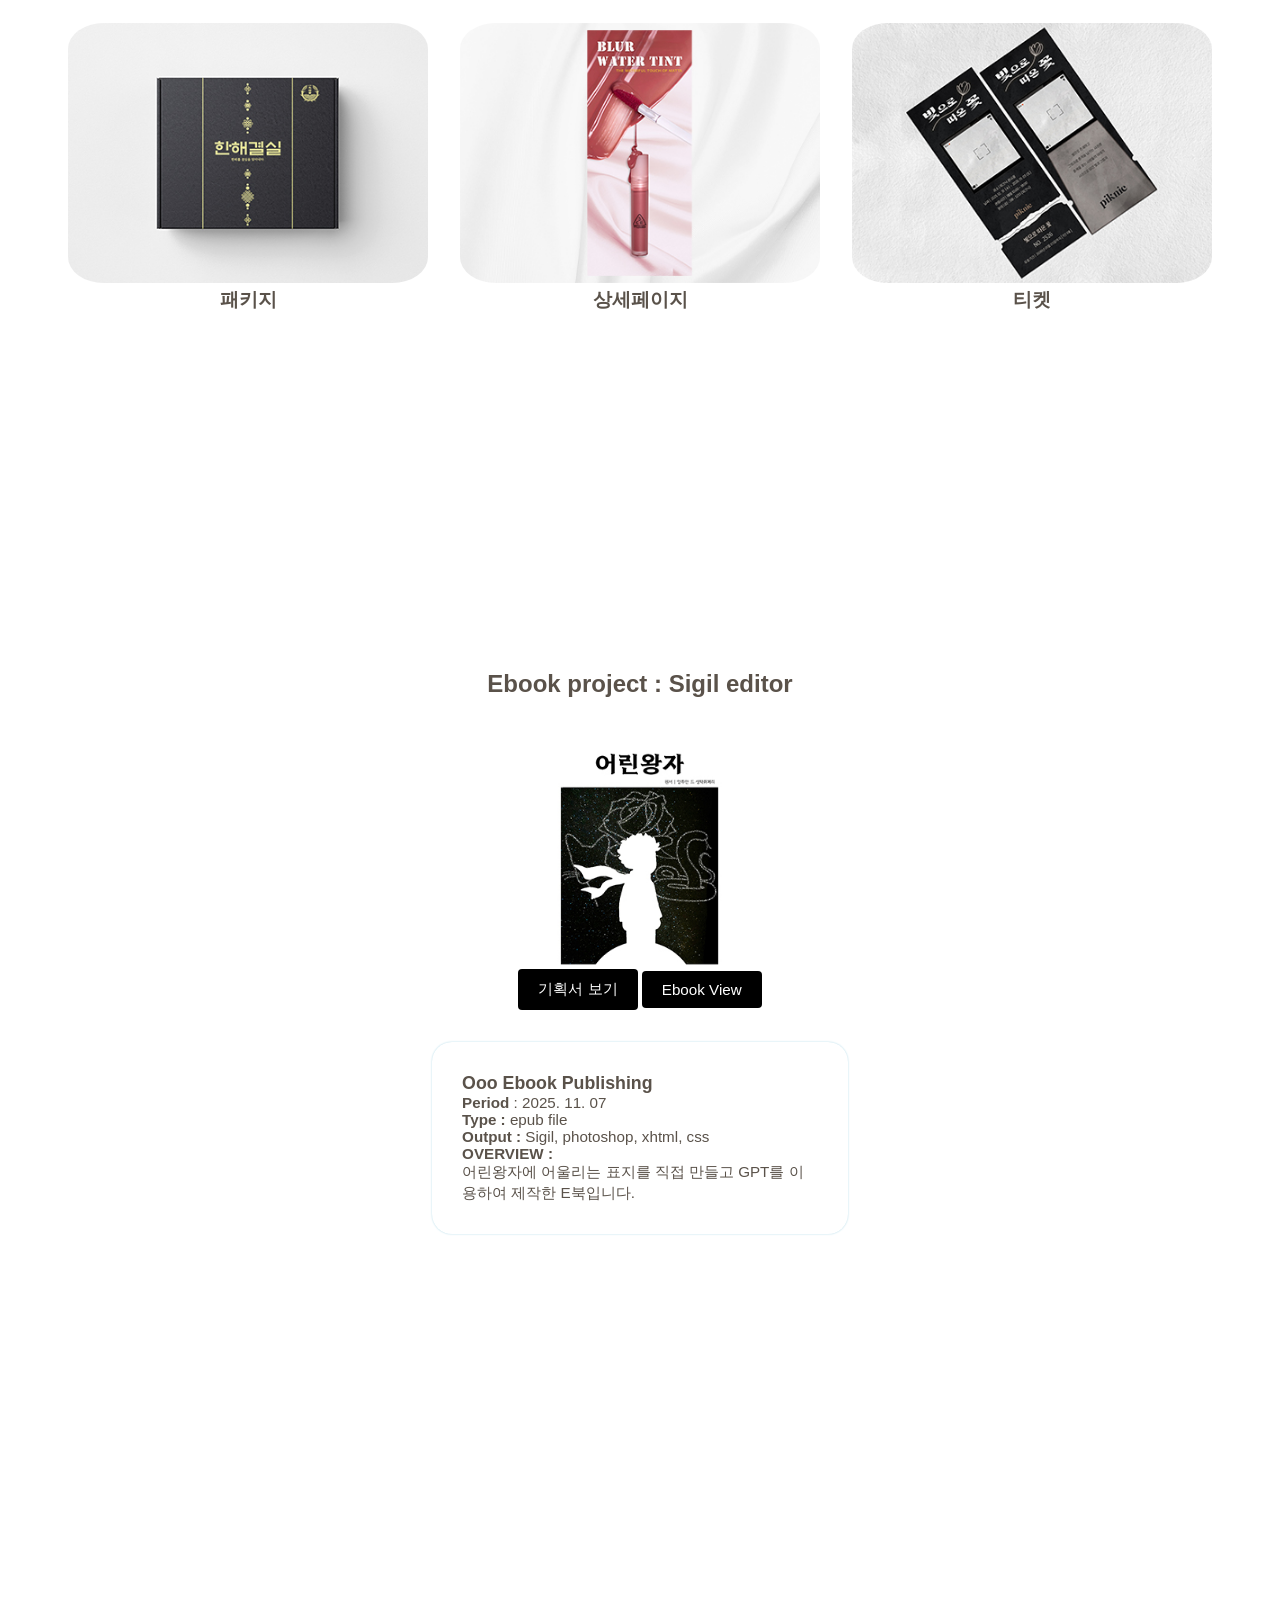
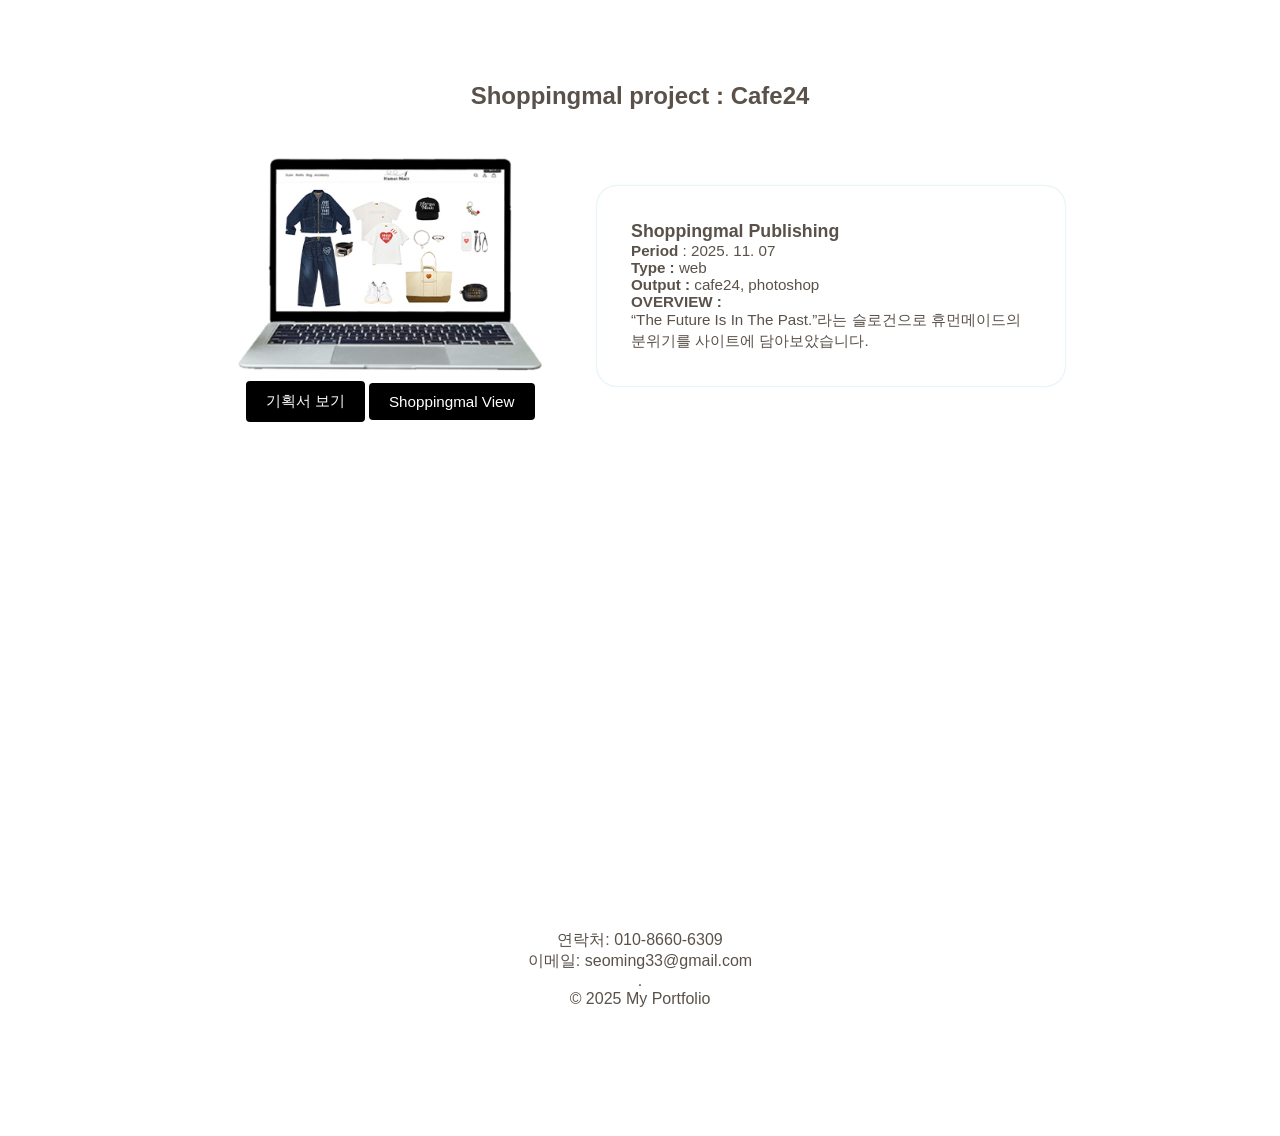
==== commit d426ae58: "Add files via upload" ====
--- a/index.html
+++ b/index.html
@@ -114,12 +114,14 @@
   
     <!-- 연락처 섹션 -->
     <footer id="contact">
-      <p>© 2025 My Portfolio | 이메일: seoming33@gmail.com</p>
-      <ul class="social-links">
-        <li><a href="#">Phone</a></li>
-        <li><a href="#">GitHub</a></li>
-        <li><a href="#">Instagram</a></li>
-      </ul>
+      <p>연락처: 010-8660-6309</p>
+      <p>이메일: seoming33@gmail.com</p>
+      <p>
+        .
+      </p>
+      <p>© 2025 My Portfolio</p>
+      
+    </ul>
     </footer>
 
     <!-- 모달 창 -->
--- a/stylejs.css
+++ b/stylejs.css
@@ -61,7 +61,7 @@
 }
 
 .head nav ul li a:hover {
-  color:#4CAF50;
+  color:black;
 }
 
 .hero {
@@ -167,7 +167,7 @@
 .btn {
   display: inline-block;
   padding: 10px 20px;
-  background-color: #4CAF50;
+  background-color: black;
   color: white;
   text-decoration: none;
   border-radius: 4px;
@@ -208,8 +208,8 @@
 }
 
 #contact li a:hover {
-  color:#4CAF50;
-  text-shadow: 0 0 3px rgb(229, 248, 193);
+  color:black;
+  text-shadow: 0 0 3px gray;
 }
 
 /* 모달 스타일 */
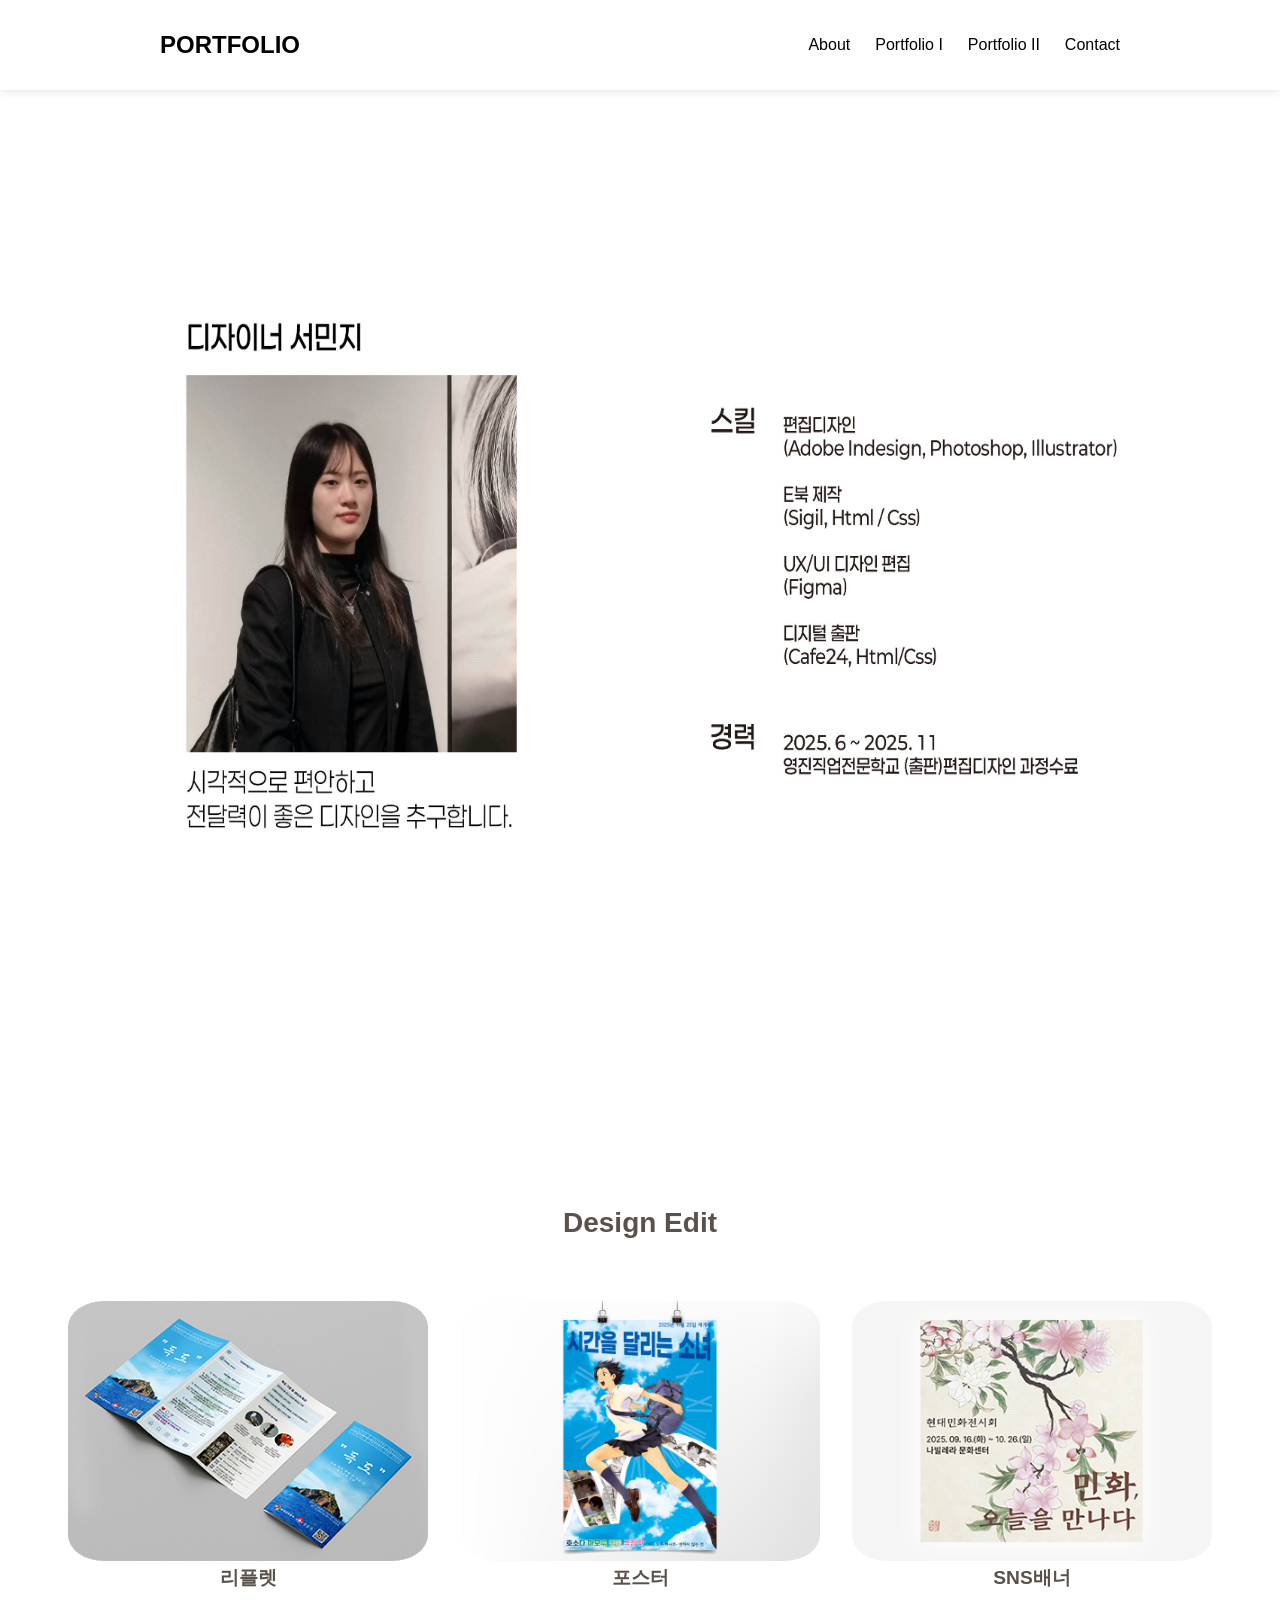
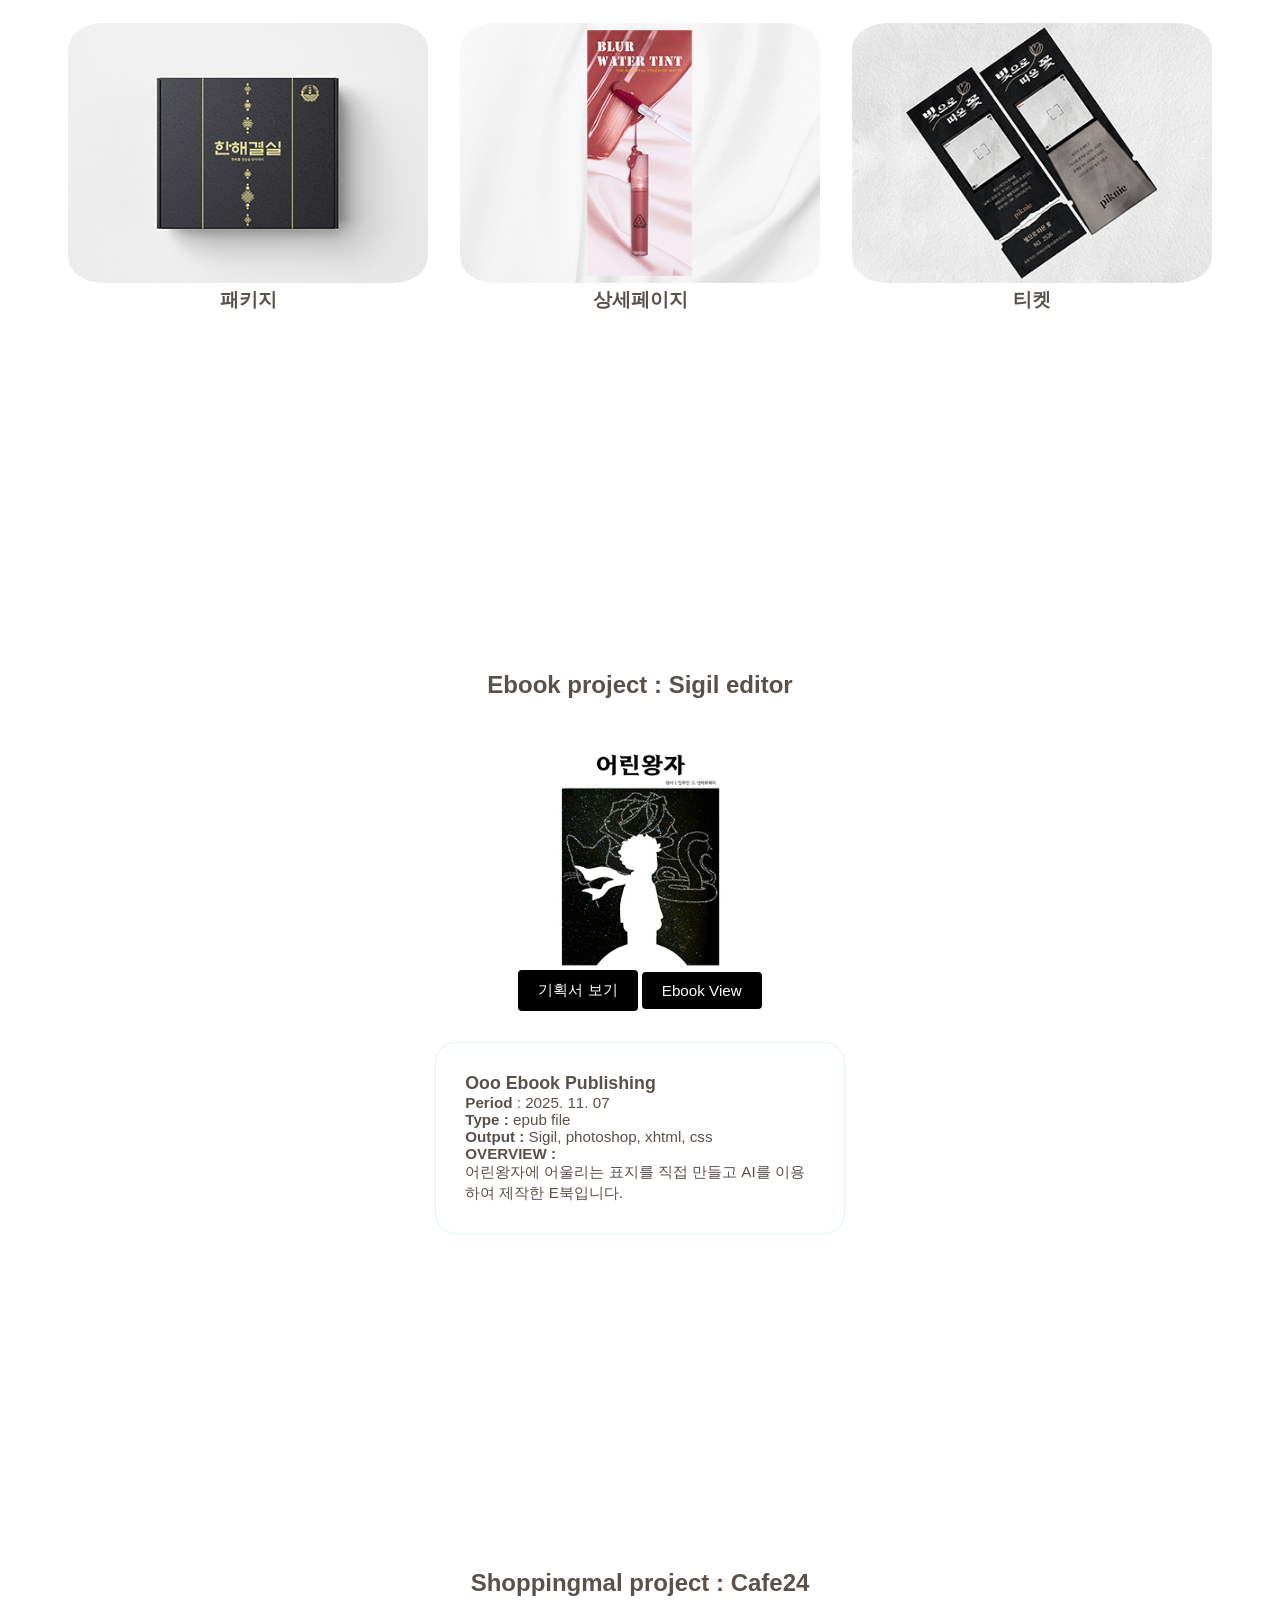
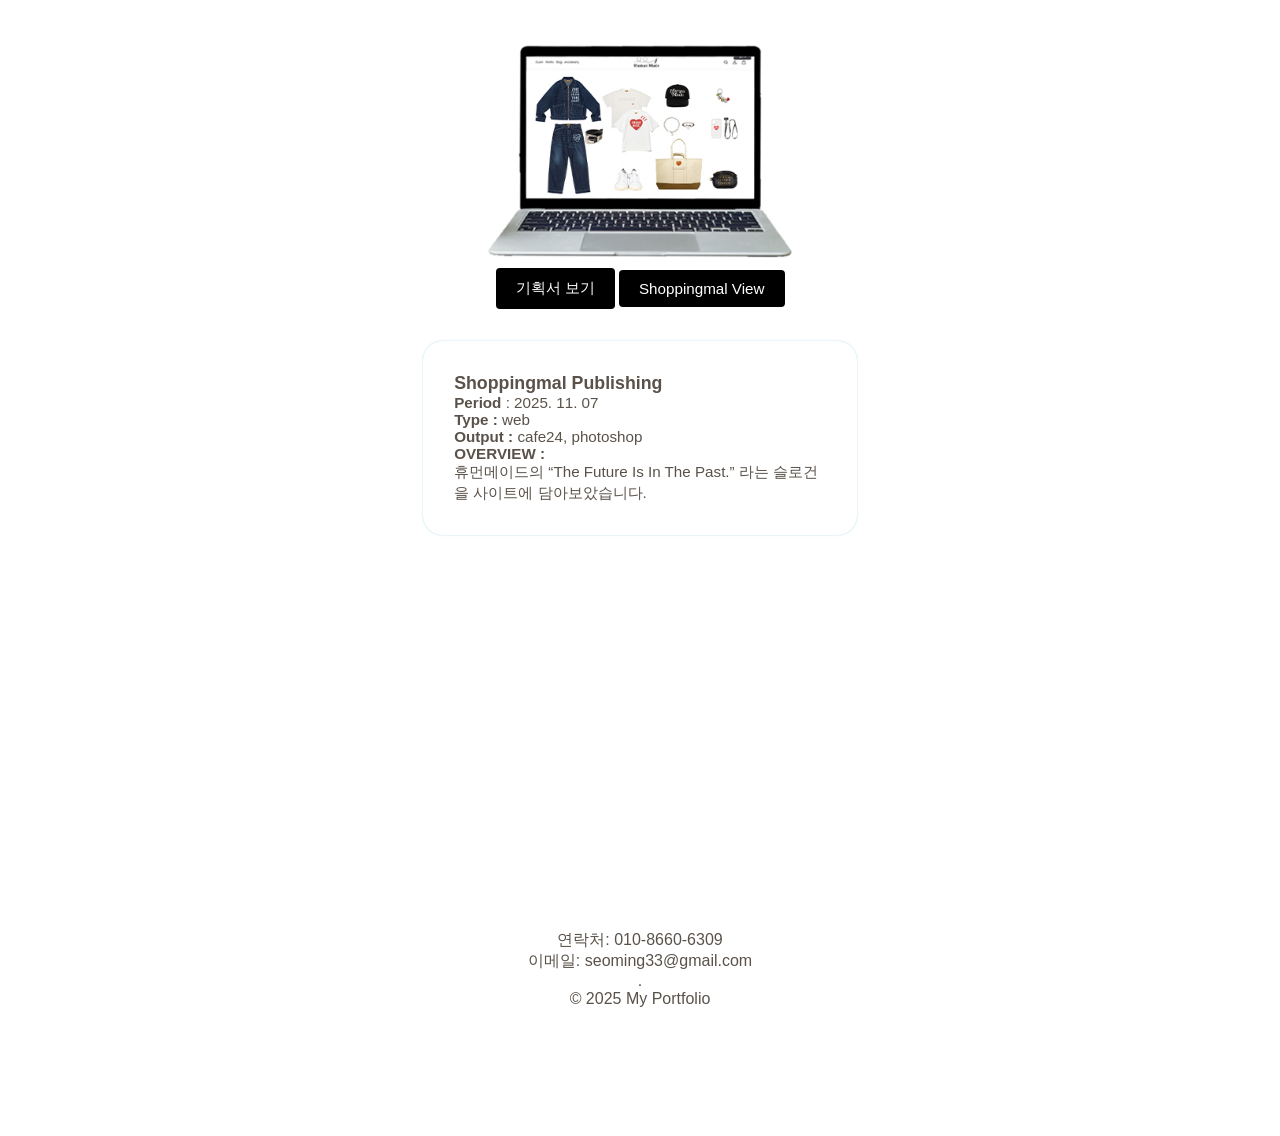
==== commit 6e5b2dc3: "Update index.html" ====
--- a/index.html
+++ b/index.html
@@ -84,7 +84,7 @@
           <p> <b> Type :</b> epub file </p>
           <p> <b> Output :</b> Sigil, photoshop, xhtml, css </p>
           <p> <b> OVERVIEW :</b></p>
-          <p> 어린왕자에 어울리는 표지를 직접 만들고 GPT를 이용하여 제작한 E북입니다.
+          <p> 어린왕자에 어울리는 표지를 직접 만들고 AI를 이용하여 제작한 E북입니다.
           </p>
         </div>
       </div>
@@ -105,7 +105,7 @@
           <p> <b> Type :</b> web </p>
           <p> <b> Output :</b> cafe24, photoshop </p>
           <p> <b> OVERVIEW :</b></p>
-          <p>“The Future Is In The Past.”라는 슬로건으로 휴먼메이드의 분위기를 사이트에 담아보았습니다.
+          <p> 휴먼메이드의 “The Future Is In The Past.” 라는 슬로건을 사이트에 담아보았습니다.
           </p>
         </div>
       </div>
@@ -134,4 +134,4 @@
 
     <script src="modal.js"></script>
   </body>
-</html>+</html>
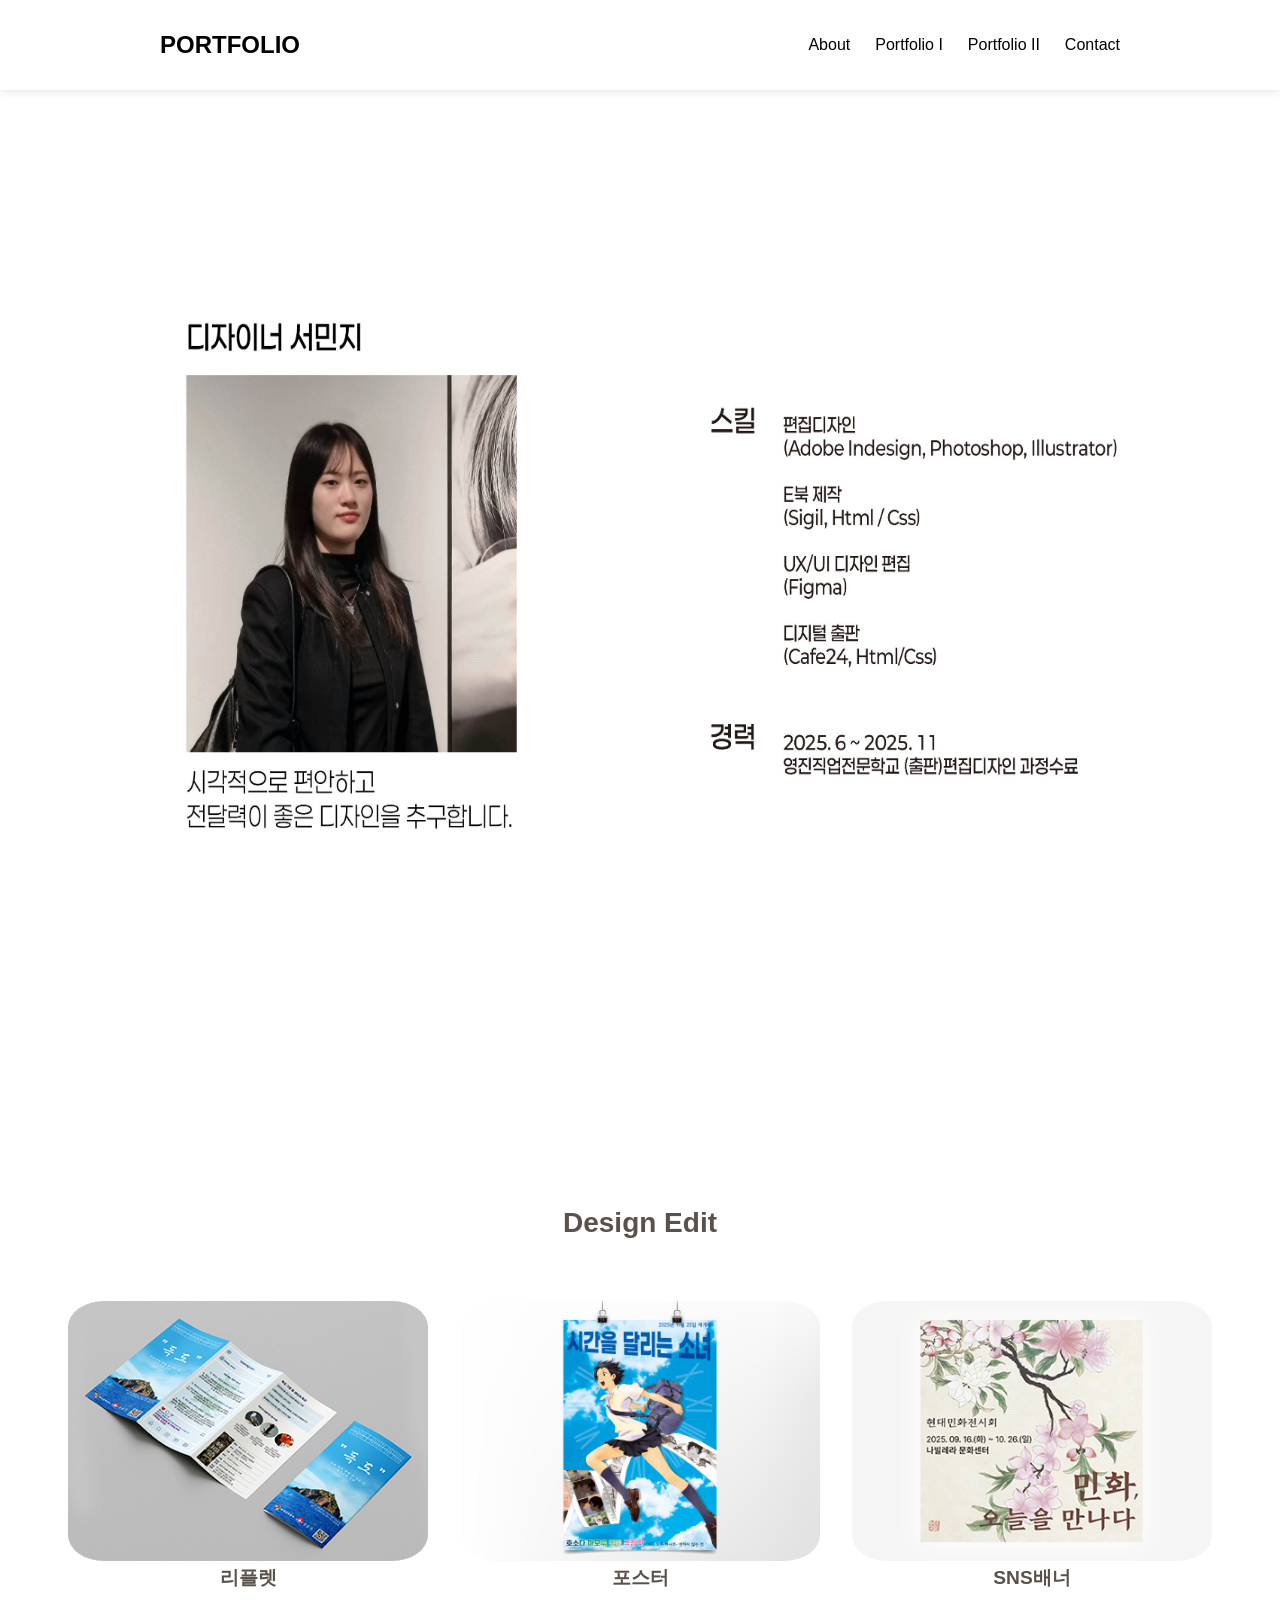
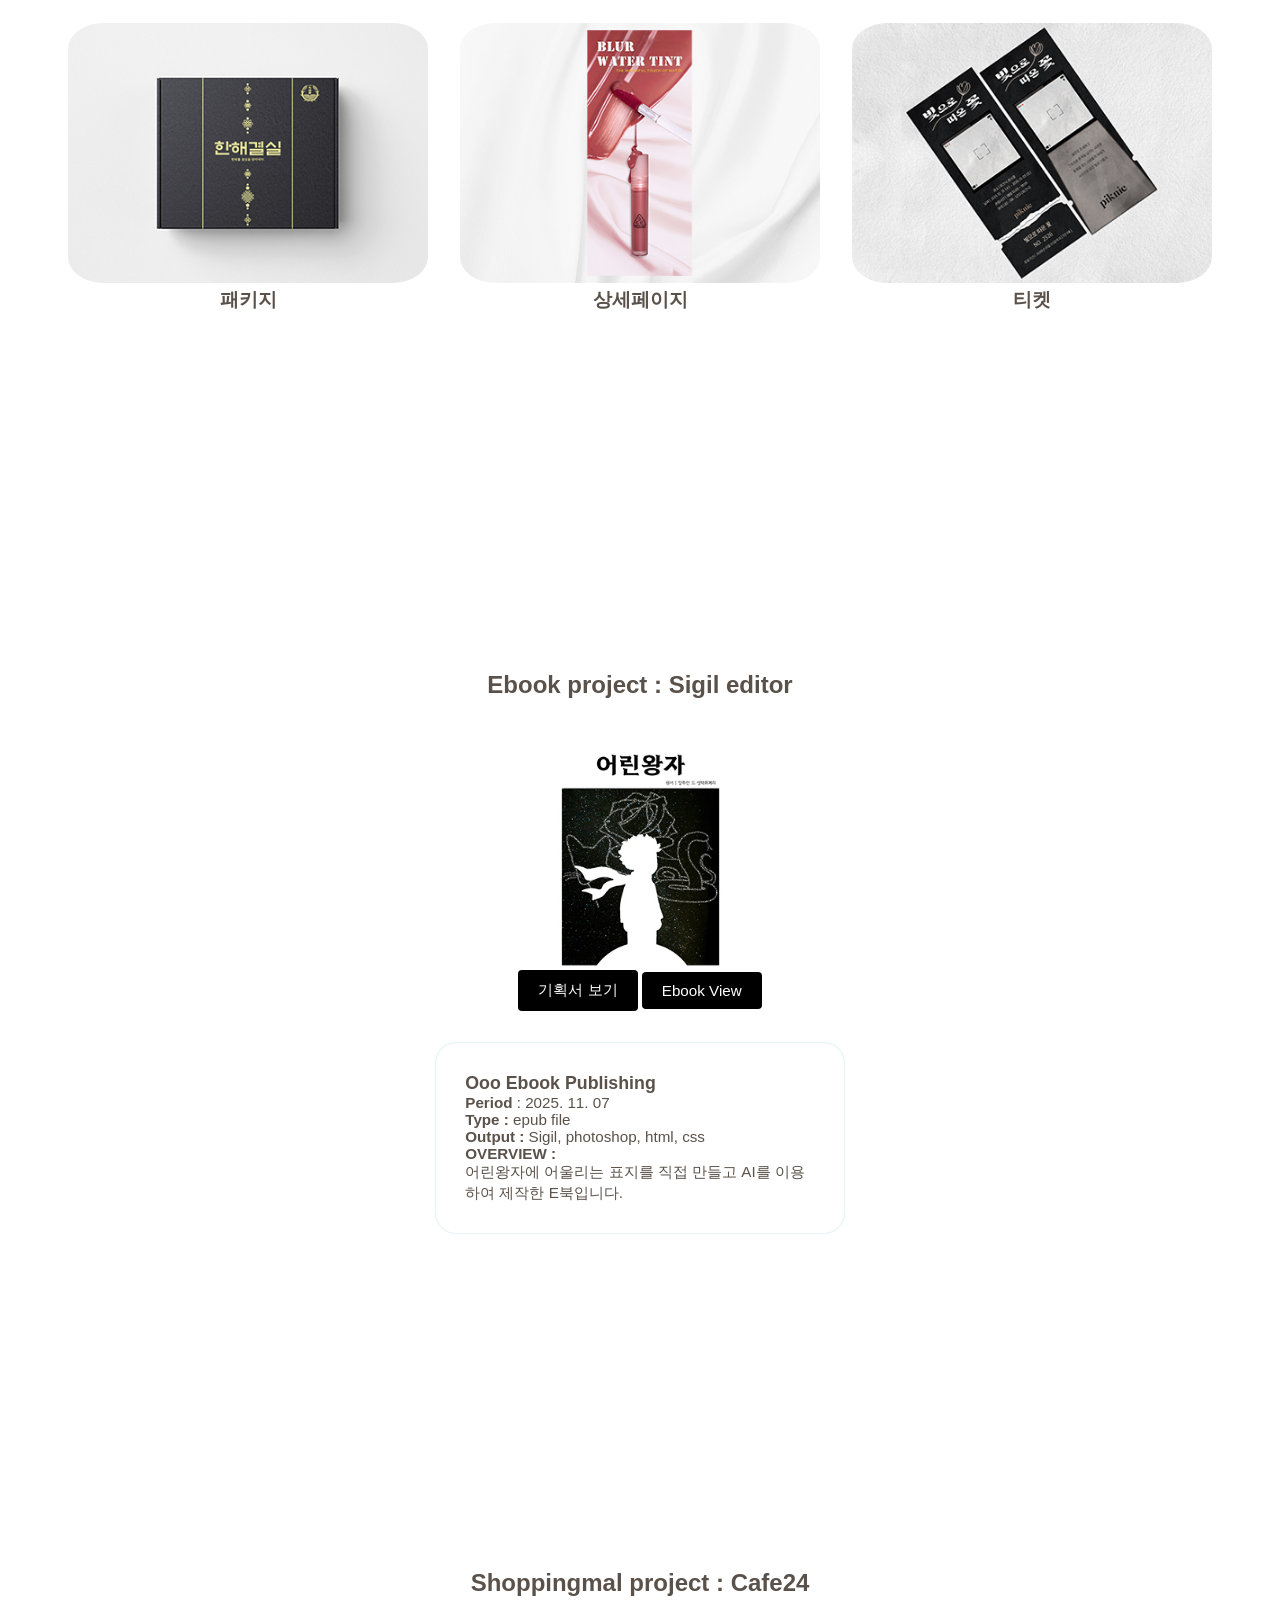
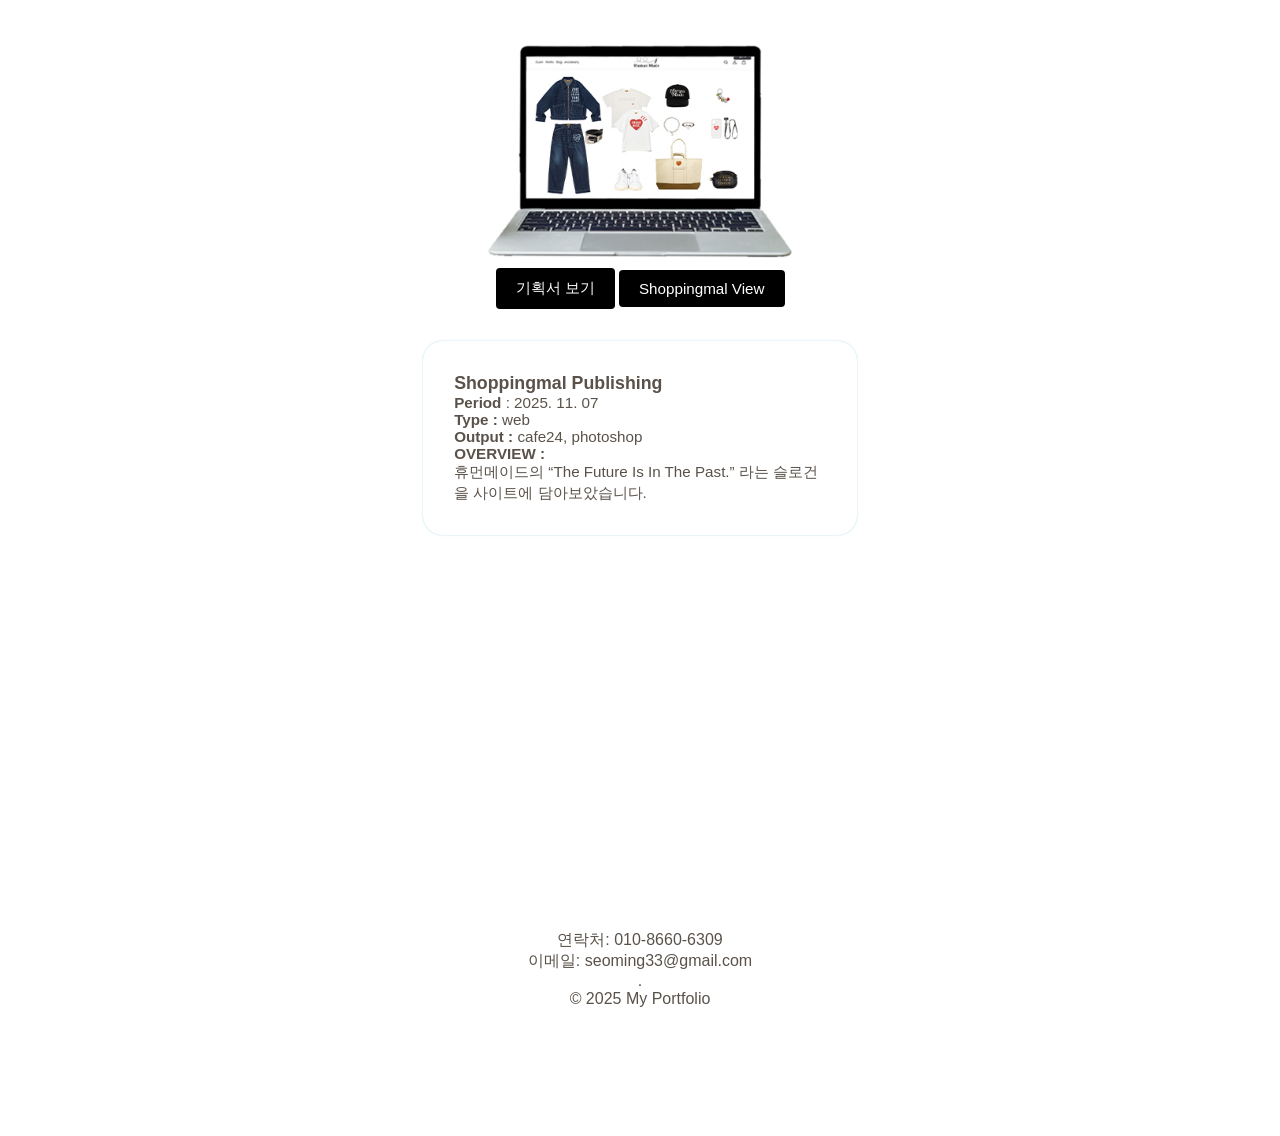
==== commit 2bf2989b: "Update index.html" ====
--- a/index.html
+++ b/index.html
@@ -82,7 +82,7 @@
           <h3> Ooo Ebook Publishing </h3>
           <p> <b> Period </b>: 2025. 11. 07 </p>
           <p> <b> Type :</b> epub file </p>
-          <p> <b> Output :</b> Sigil, photoshop, xhtml, css </p>
+          <p> <b> Output :</b> Sigil, photoshop, html, css </p>
           <p> <b> OVERVIEW :</b></p>
           <p> 어린왕자에 어울리는 표지를 직접 만들고 AI를 이용하여 제작한 E북입니다.
           </p>
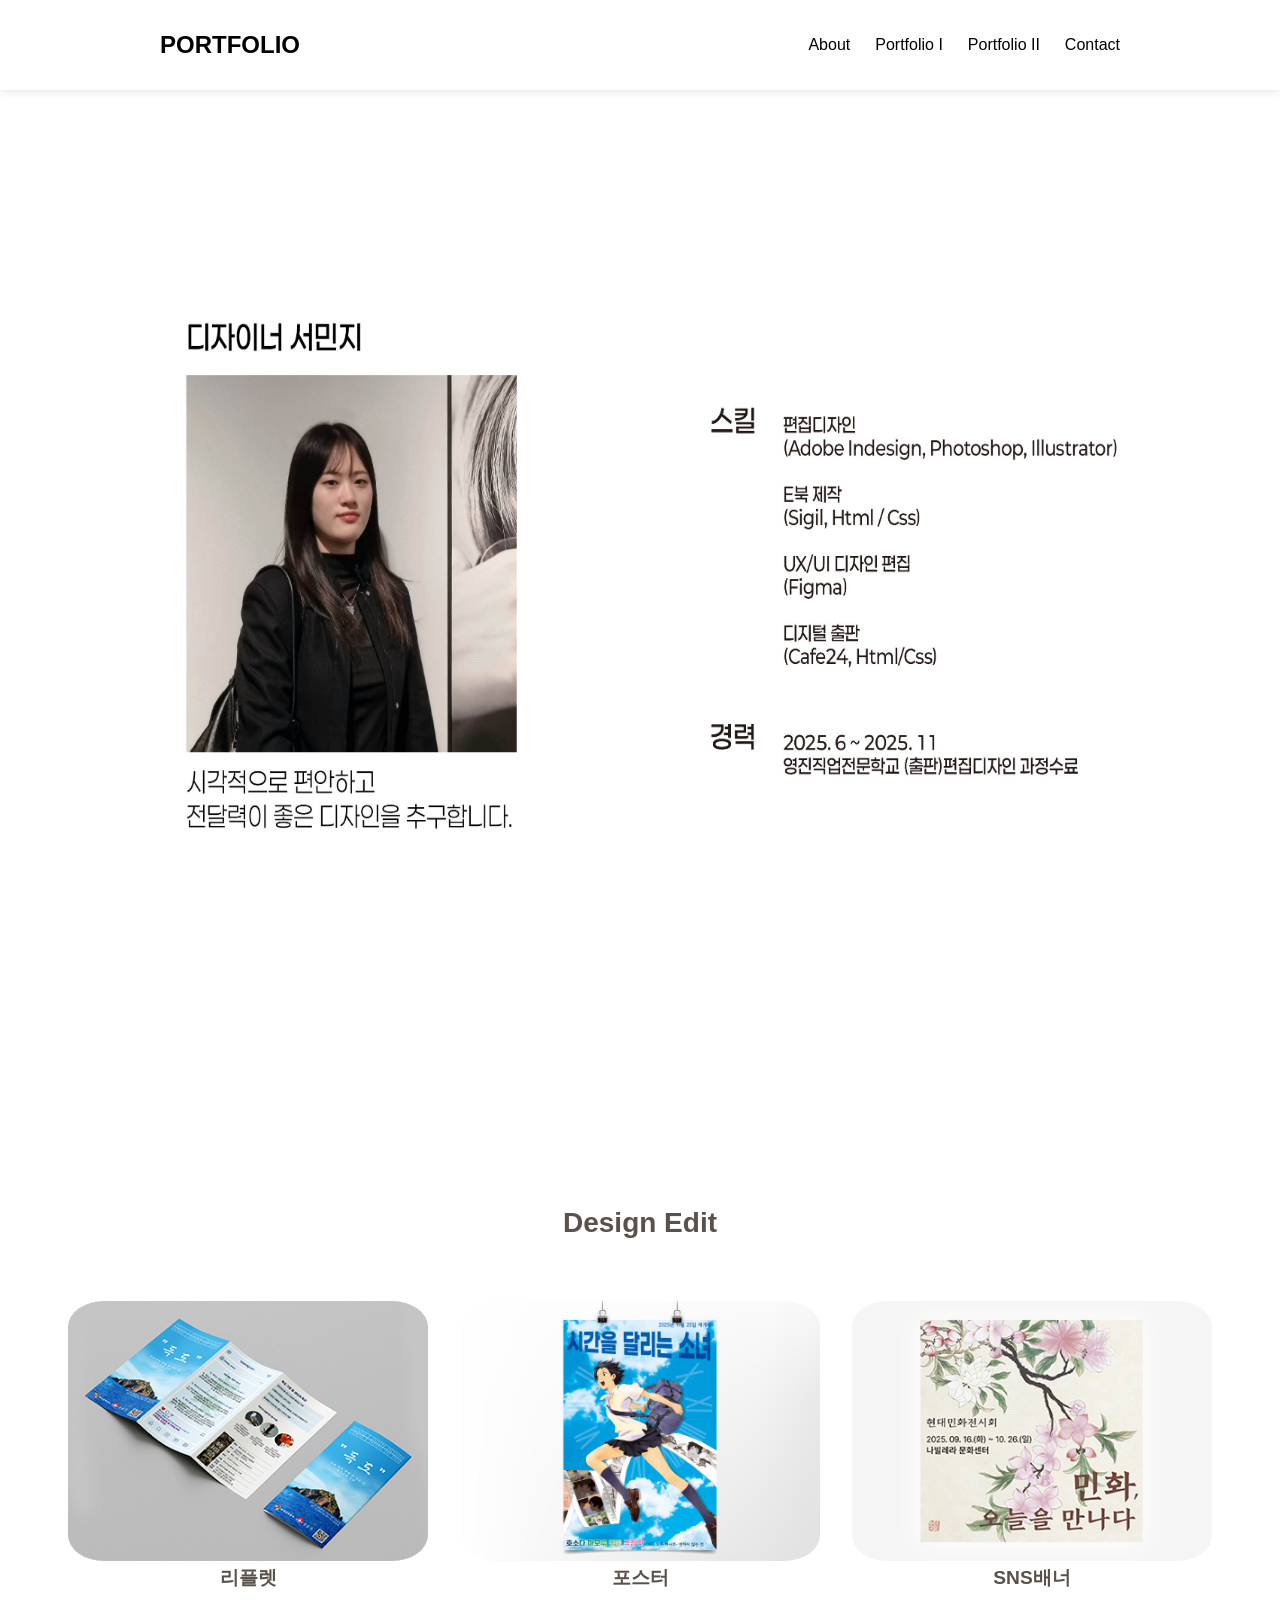
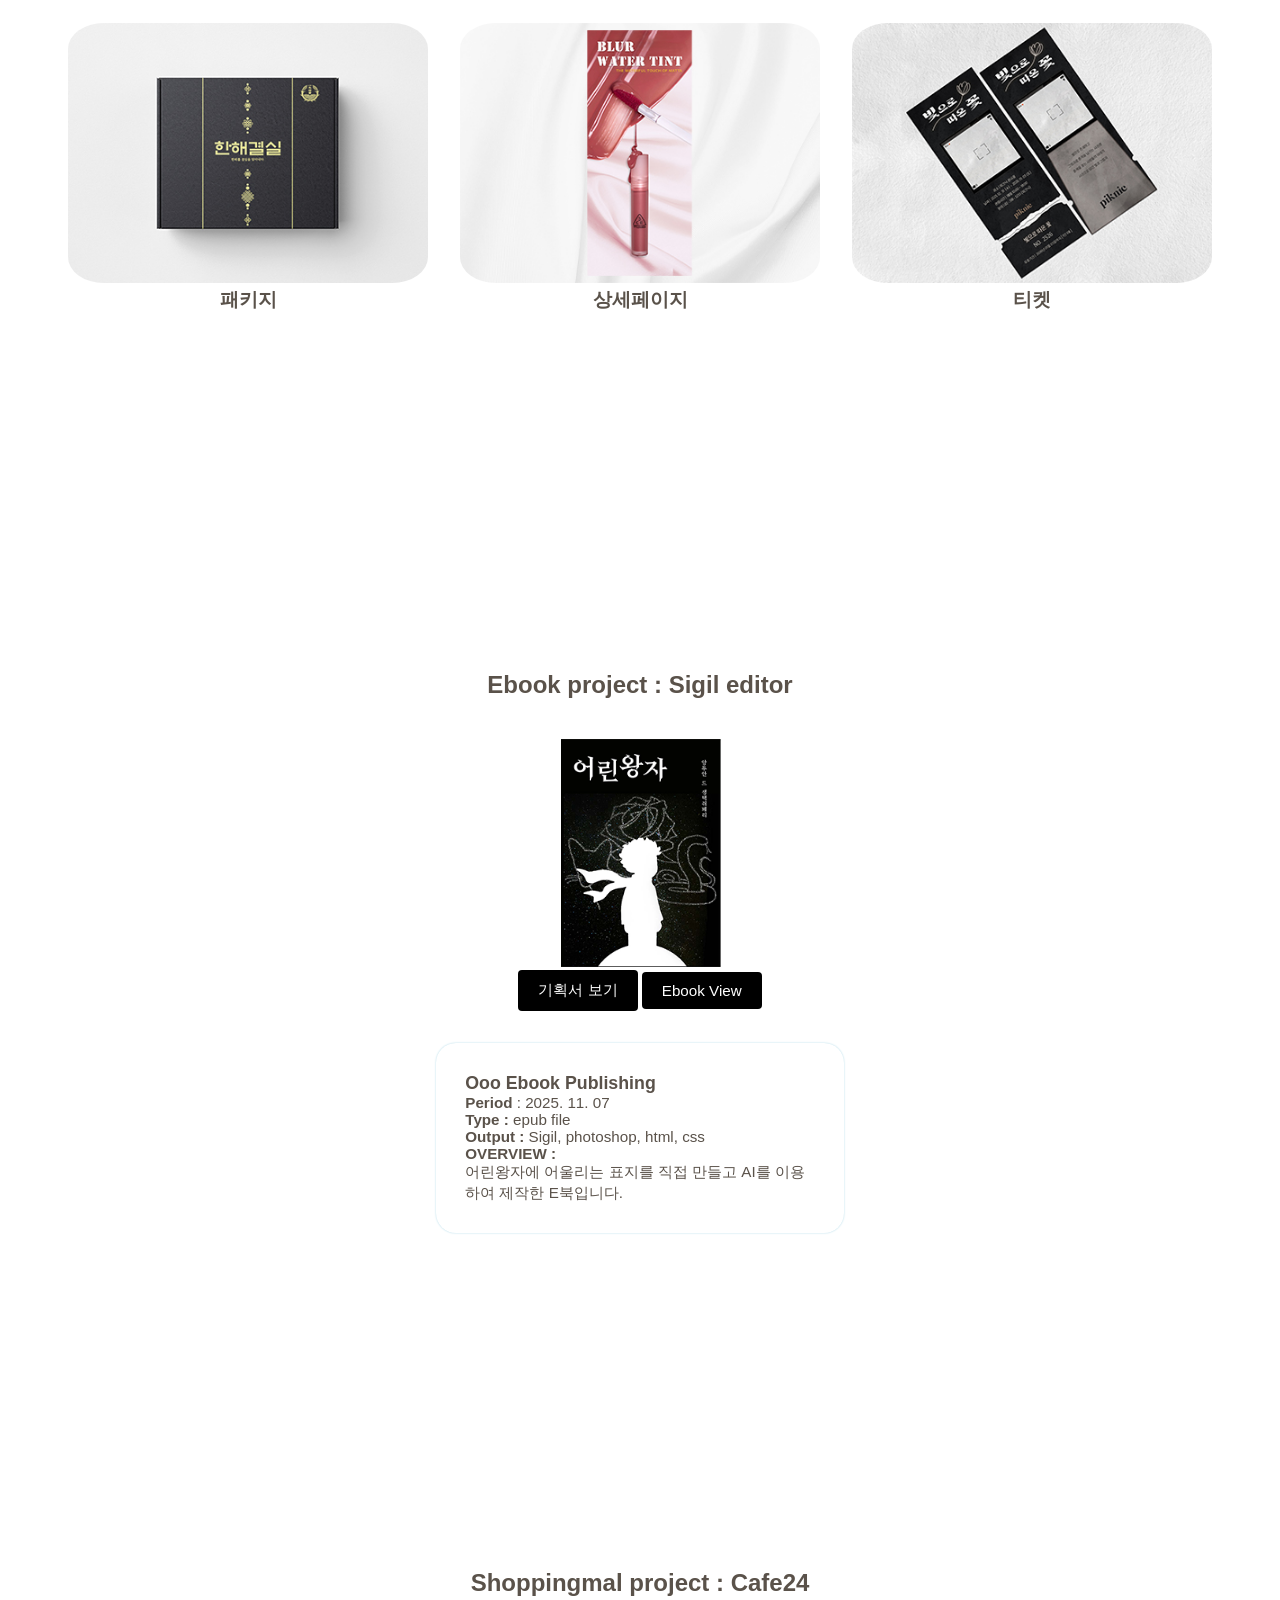
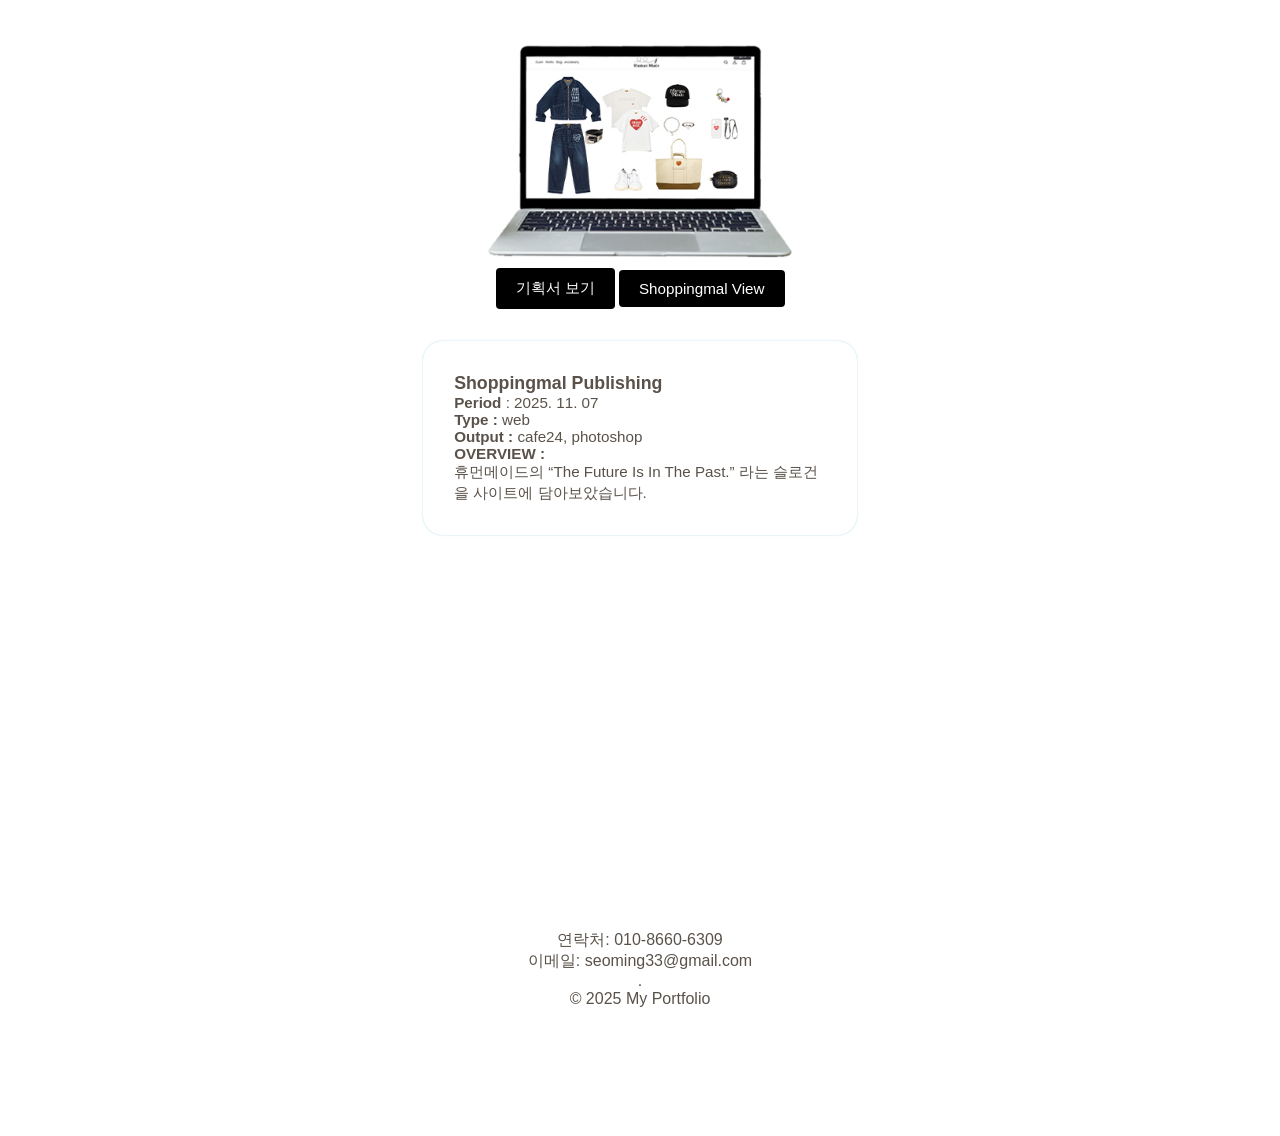
==== commit 82b6fbc8: "Replace portfolio image from JPG to PNG format" ====
--- a/index.html
+++ b/index.html
@@ -73,7 +73,7 @@
       <h3> </h3>
       <div class="web-project">
         <div class="wp-left">
-          <img src="img/portfolio/port05.jpg">
+          <img src="img/portfolio/port05.png">
           <p> <a href="ebook.pdf" class="btn" target="_blank">  기획서 보기  </a>
               <a href="reader.html" class="btn"target="_blank">  Ebook View  </a>
           </p>
